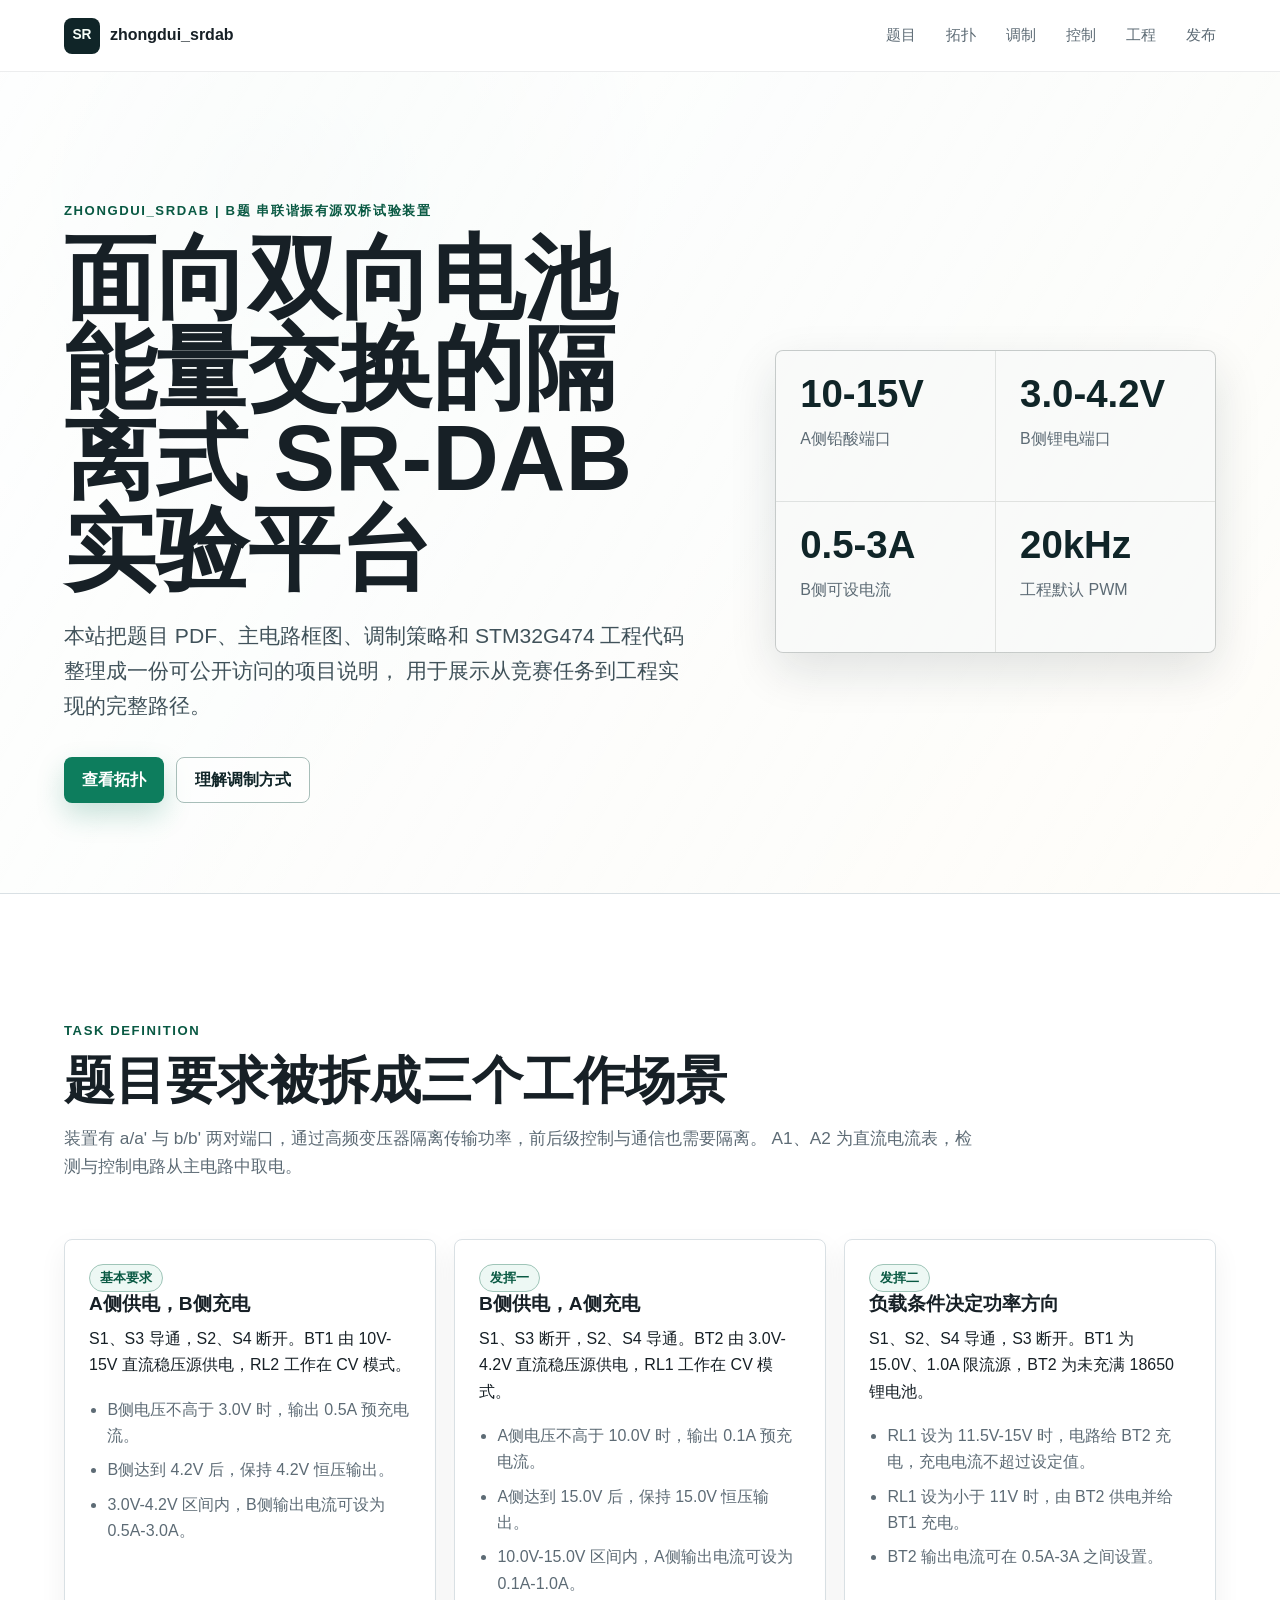
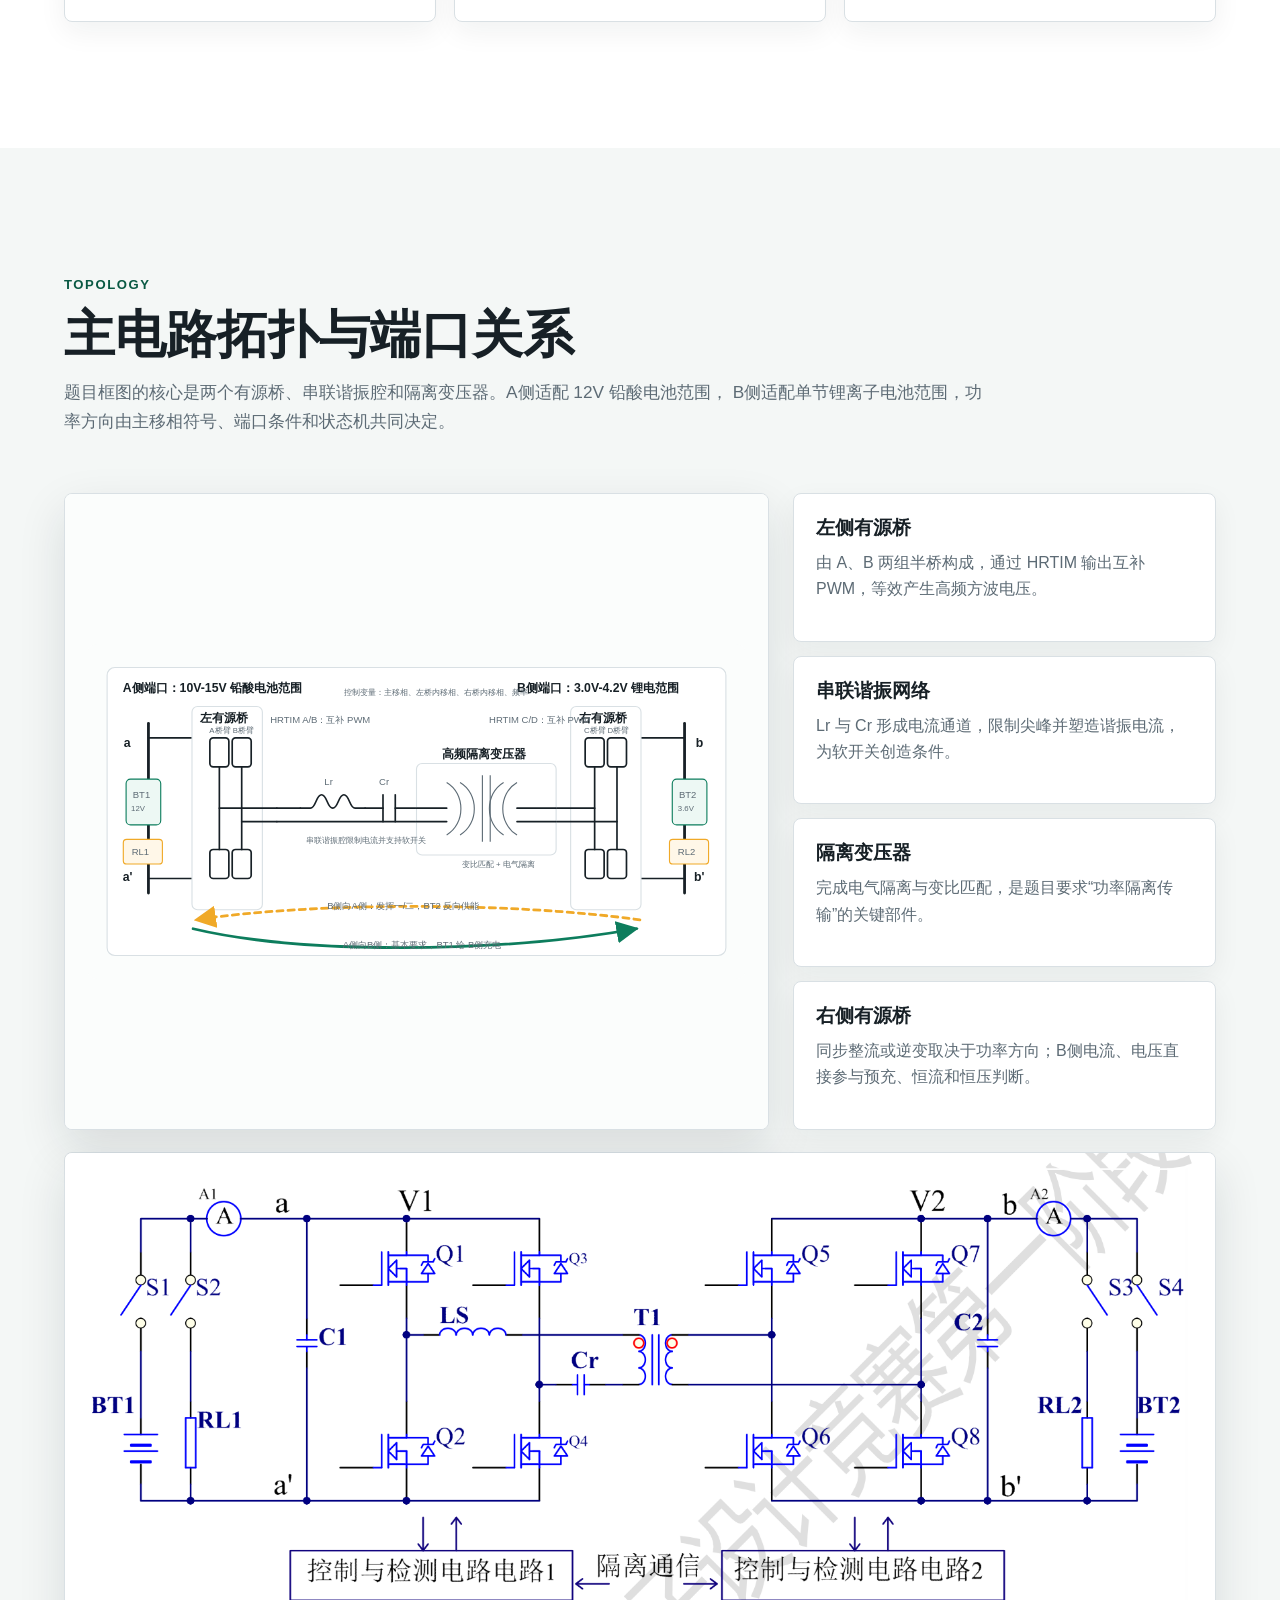
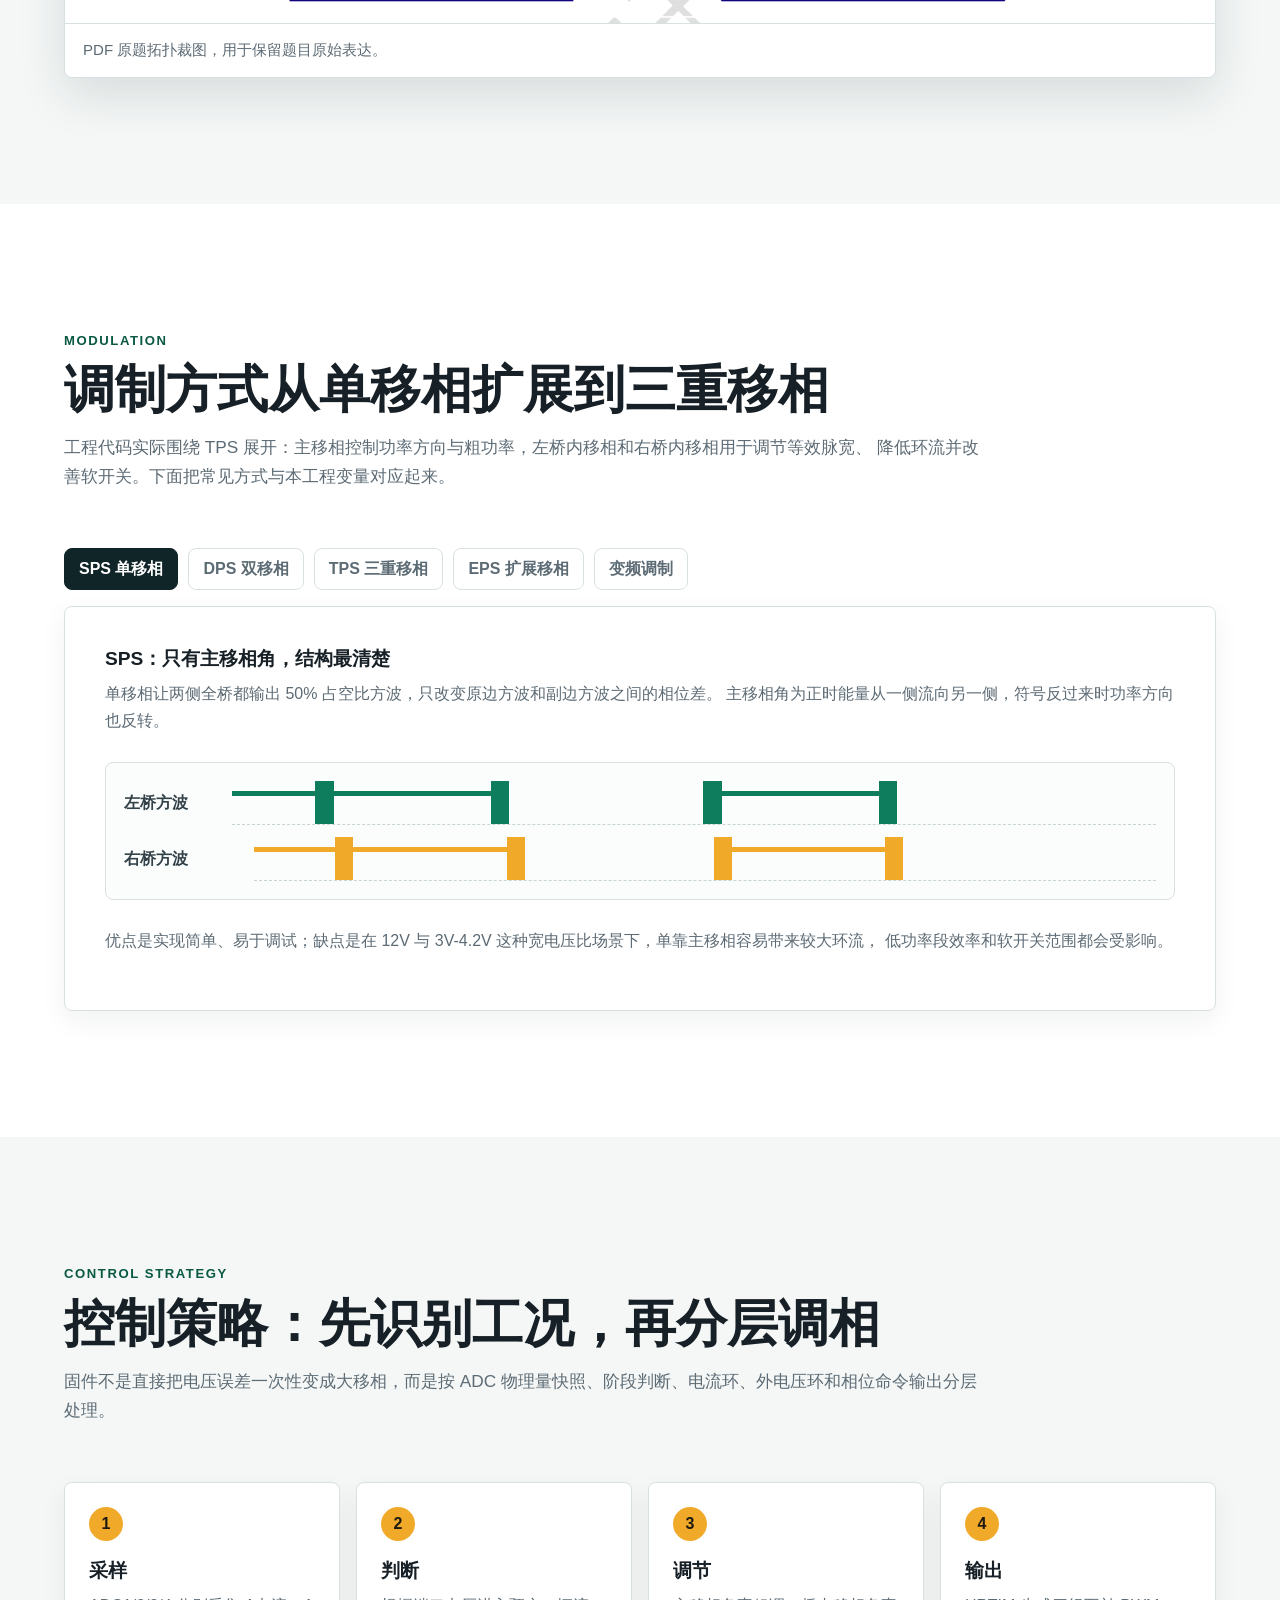
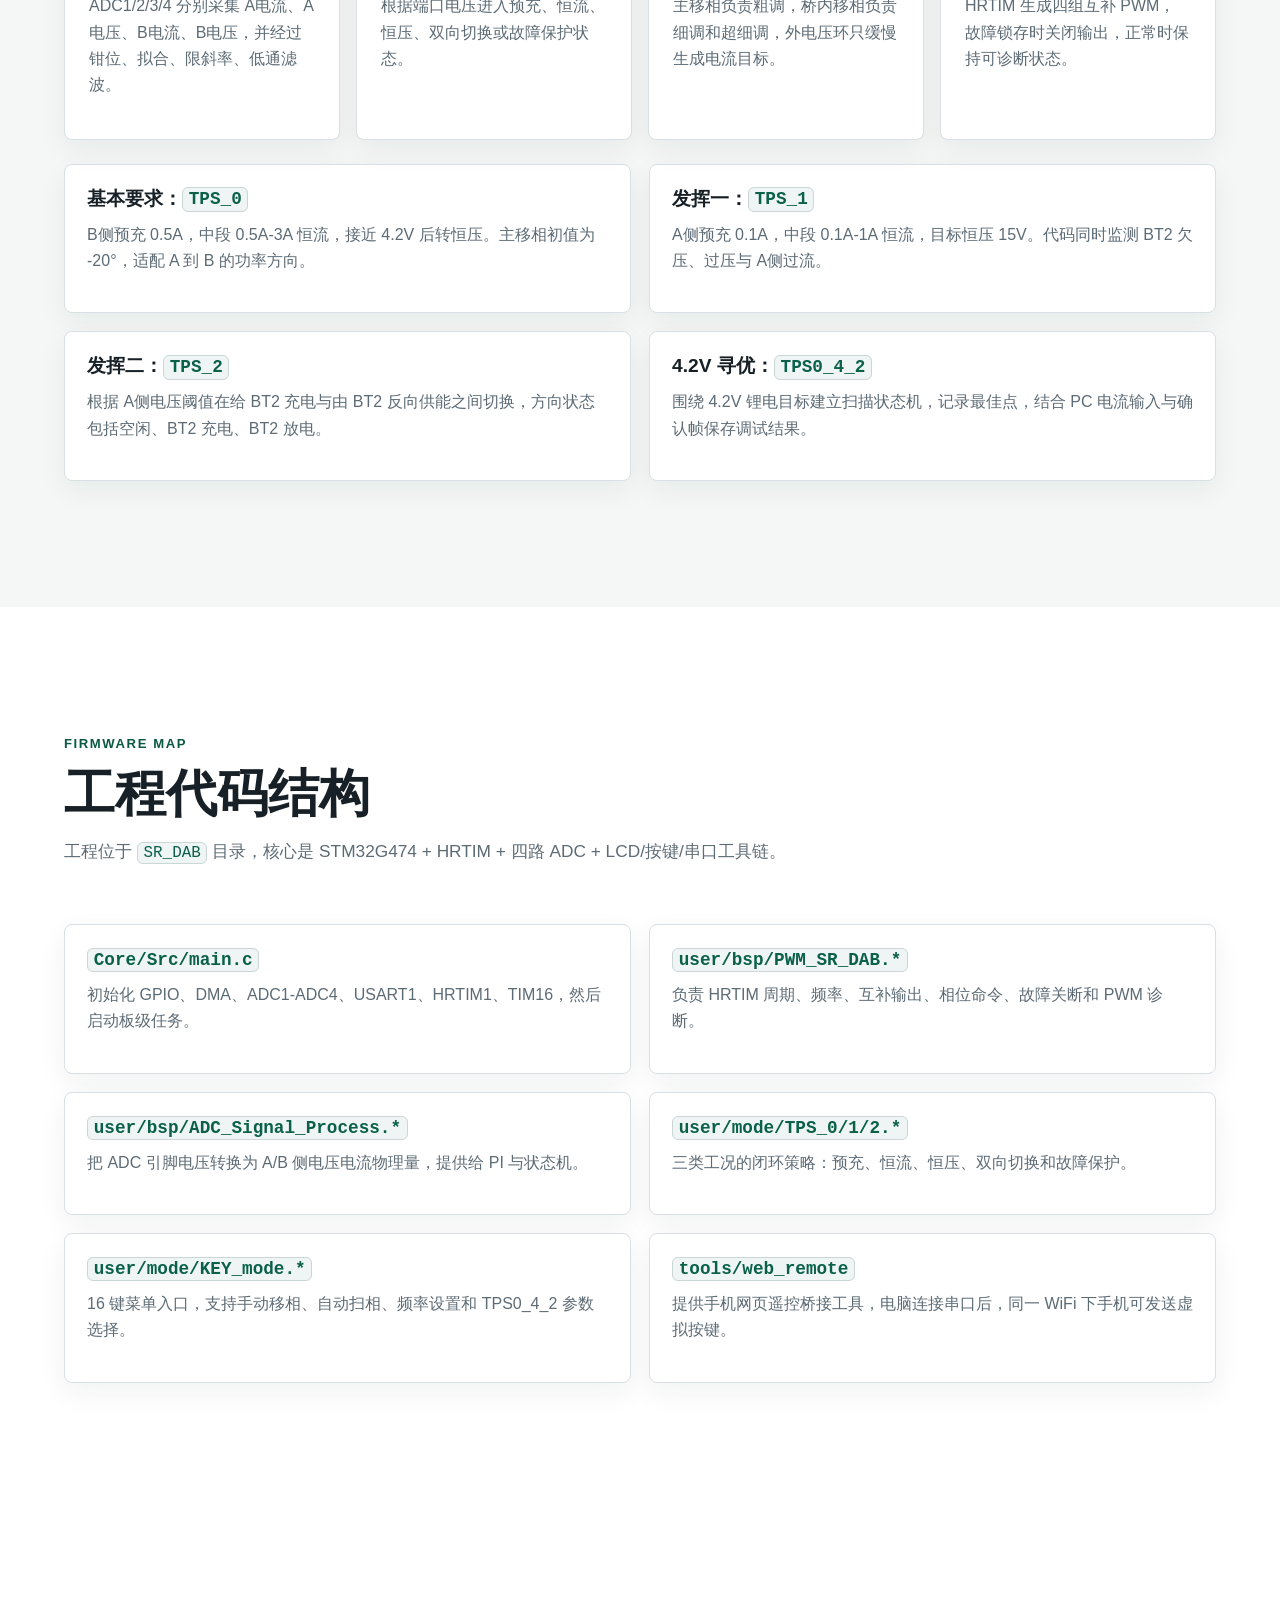
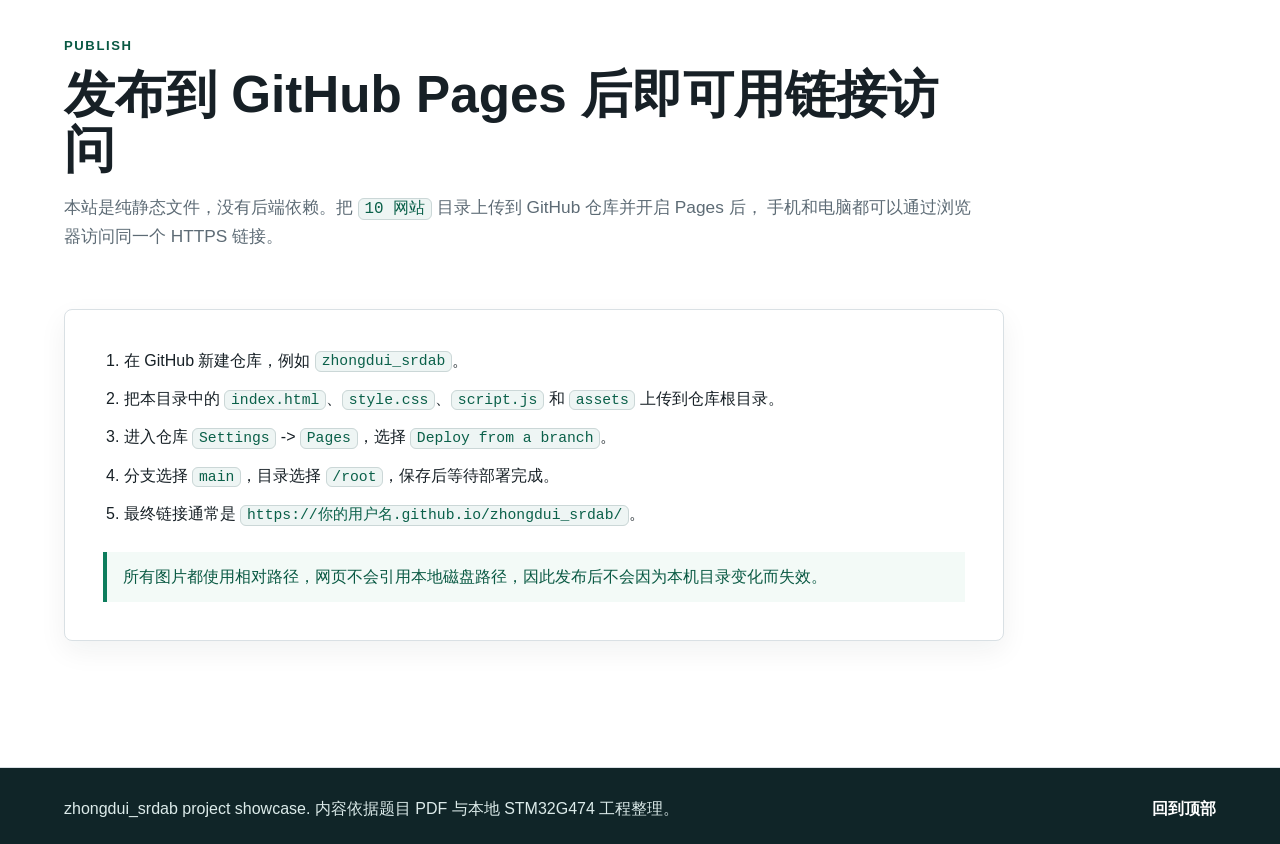
==== index.html @ 93655cd8 "Initial zhongdui_srdab site" ====
<!doctype html>
<html lang="zh-CN">
<head>
  <meta charset="utf-8">
  <meta name="viewport" content="width=device-width, initial-scale=1">
  <title>zhongdui_srdab | 串联谐振有源双桥试验装置</title>
  <meta name="description" content="B题串联谐振有源双桥试验装置项目展示：题目要求、拓扑、调制方式、控制策略、固件工程和部署说明。">
  <link rel="stylesheet" href="style.css">
</head>
<body>
  <header class="site-header" id="top">
    <nav class="nav" aria-label="页面导航">
      <a class="brand" href="#top" aria-label="回到顶部">
        <span class="brand-mark">SR</span>
        <span>zhongdui_srdab</span>
      </a>
      <button class="nav-toggle" type="button" aria-expanded="false" aria-controls="navLinks">
        <span></span>
        <span></span>
        <span></span>
      </button>
      <div class="nav-links" id="navLinks">
        <a href="#task">题目</a>
        <a href="#topology">拓扑</a>
        <a href="#modulation">调制</a>
        <a href="#control">控制</a>
        <a href="#firmware">工程</a>
        <a href="#deploy">发布</a>
      </div>
    </nav>

    <section class="hero section-pad">
      <div class="hero-copy">
        <p class="eyebrow">zhongdui_srdab | B题 串联谐振有源双桥试验装置</p>
        <h1>面向双向电池能量交换的隔离式 SR-DAB 实验平台</h1>
        <p class="lead">
          本站把题目 PDF、主电路框图、调制策略和 STM32G474 工程代码整理成一份可公开访问的项目说明，
          用于展示从竞赛任务到工程实现的完整路径。
        </p>
        <div class="hero-actions">
          <a class="button primary" href="#topology">查看拓扑</a>
          <a class="button secondary" href="#modulation">理解调制方式</a>
        </div>
      </div>
      <div class="hero-panel" aria-label="项目关键指标">
        <div>
          <span class="metric-value">10-15V</span>
          <span class="metric-label">A侧铅酸端口</span>
        </div>
        <div>
          <span class="metric-value">3.0-4.2V</span>
          <span class="metric-label">B侧锂电端口</span>
        </div>
        <div>
          <span class="metric-value">0.5-3A</span>
          <span class="metric-label">B侧可设电流</span>
        </div>
        <div>
          <span class="metric-value">20kHz</span>
          <span class="metric-label">工程默认 PWM</span>
        </div>
      </div>
    </section>
  </header>

  <main>
    <section class="section section-pad" id="task">
      <div class="section-head">
        <p class="eyebrow">Task Definition</p>
        <h2>题目要求被拆成三个工作场景</h2>
        <p>
          装置有 a/a' 与 b/b' 两对端口，通过高频变压器隔离传输功率，前后级控制与通信也需要隔离。
          A1、A2 为直流电流表，检测与控制电路从主电路中取电。
        </p>
      </div>

      <div class="mode-grid">
        <article class="mode-card">
          <span class="tag">基本要求</span>
          <h3>A侧供电，B侧充电</h3>
          <p>S1、S3 导通，S2、S4 断开。BT1 由 10V-15V 直流稳压源供电，RL2 工作在 CV 模式。</p>
          <ul>
            <li>B侧电压不高于 3.0V 时，输出 0.5A 预充电流。</li>
            <li>B侧达到 4.2V 后，保持 4.2V 恒压输出。</li>
            <li>3.0V-4.2V 区间内，B侧输出电流可设为 0.5A-3.0A。</li>
          </ul>
        </article>

        <article class="mode-card">
          <span class="tag">发挥一</span>
          <h3>B侧供电，A侧充电</h3>
          <p>S1、S3 断开，S2、S4 导通。BT2 由 3.0V-4.2V 直流稳压源供电，RL1 工作在 CV 模式。</p>
          <ul>
            <li>A侧电压不高于 10.0V 时，输出 0.1A 预充电流。</li>
            <li>A侧达到 15.0V 后，保持 15.0V 恒压输出。</li>
            <li>10.0V-15.0V 区间内，A侧输出电流可设为 0.1A-1.0A。</li>
          </ul>
        </article>

        <article class="mode-card">
          <span class="tag">发挥二</span>
          <h3>负载条件决定功率方向</h3>
          <p>S1、S2、S4 导通，S3 断开。BT1 为 15.0V、1.0A 限流源，BT2 为未充满 18650 锂电池。</p>
          <ul>
            <li>RL1 设为 11.5V-15V 时，电路给 BT2 充电，充电电流不超过设定值。</li>
            <li>RL1 设为小于 11V 时，由 BT2 供电并给 BT1 充电。</li>
            <li>BT2 输出电流可在 0.5A-3A 之间设置。</li>
          </ul>
        </article>
      </div>
    </section>

    <section class="section section-pad accent-band" id="topology">
      <div class="section-head">
        <p class="eyebrow">Topology</p>
        <h2>主电路拓扑与端口关系</h2>
        <p>
          题目框图的核心是两个有源桥、串联谐振腔和隔离变压器。A侧适配 12V 铅酸电池范围，
          B侧适配单节锂离子电池范围，功率方向由主移相符号、端口条件和状态机共同决定。
        </p>
      </div>

      <div class="topology-layout">
        <figure class="figure-card">
          <img src="assets/topology-srdab.svg" alt="串联谐振有源双桥拓扑重绘图">
          <figcaption>网页重绘版：突出 A/B 端口、两侧有源桥、串联 Lr-Cr 谐振腔、隔离变压器和能量流。</figcaption>
        </figure>

        <div class="topology-notes">
          <article>
            <h3>左侧有源桥</h3>
            <p>由 A、B 两组半桥构成，通过 HRTIM 输出互补 PWM，等效产生高频方波电压。</p>
          </article>
          <article>
            <h3>串联谐振网络</h3>
            <p>Lr 与 Cr 形成电流通道，限制尖峰并塑造谐振电流，为软开关创造条件。</p>
          </article>
          <article>
            <h3>隔离变压器</h3>
            <p>完成电气隔离与变比匹配，是题目要求“功率隔离传输”的关键部件。</p>
          </article>
          <article>
            <h3>右侧有源桥</h3>
            <p>同步整流或逆变取决于功率方向；B侧电流、电压直接参与预充、恒流和恒压判断。</p>
          </article>
        </div>
      </div>

      <figure class="wide-figure">
        <img src="assets/pdf-topology-original.png" alt="题目 PDF 中的串联谐振有源双桥实验装置框图">
        <figcaption>PDF 原题拓扑裁图，用于保留题目原始表达。</figcaption>
      </figure>
    </section>

    <section class="section section-pad" id="modulation">
      <div class="section-head">
        <p class="eyebrow">Modulation</p>
        <h2>调制方式从单移相扩展到三重移相</h2>
        <p>
          工程代码实际围绕 TPS 展开：主移相控制功率方向与粗功率，左桥内移相和右桥内移相用于调节等效脉宽、
          降低环流并改善软开关。下面把常见方式与本工程变量对应起来。
        </p>
      </div>

      <div class="tabbar" role="tablist" aria-label="调制方式">
        <button class="tab active" type="button" data-tab="sps" role="tab" aria-selected="true">SPS 单移相</button>
        <button class="tab" type="button" data-tab="dps" role="tab" aria-selected="false">DPS 双移相</button>
        <button class="tab" type="button" data-tab="tps" role="tab" aria-selected="false">TPS 三重移相</button>
        <button class="tab" type="button" data-tab="eps" role="tab" aria-selected="false">EPS 扩展移相</button>
        <button class="tab" type="button" data-tab="vfm" role="tab" aria-selected="false">变频调制</button>
      </div>

      <div class="tab-panels">
        <article class="tab-panel active" id="panel-sps" data-panel="sps">
          <h3>SPS：只有主移相角，结构最清楚</h3>
          <p>
            单移相让两侧全桥都输出 50% 占空比方波，只改变原边方波和副边方波之间的相位差。
            主移相角为正时能量从一侧流向另一侧，符号反过来时功率方向也反转。
          </p>
          <div class="wave-card">
            <span>左桥方波</span>
            <div class="wave wave-a"></div>
            <span>右桥方波</span>
            <div class="wave wave-b"></div>
          </div>
          <p>
            优点是实现简单、易于调试；缺点是在 12V 与 3V-4.2V 这种宽电压比场景下，单靠主移相容易带来较大环流，
            低功率段效率和软开关范围都会受影响。
          </p>
        </article>

        <article class="tab-panel" id="panel-dps" data-panel="dps">
          <h3>DPS：主移相加一个桥内移相</h3>
          <p>
            双移相在 SPS 的基础上增加桥内移相，使其中一侧或两侧的等效输出脉宽不再固定。
            这样可以把“传多少功率”和“桥臂电流形状”分开一点，降低 RMS 电流。
          </p>
          <p>
            对 SR-DAB 来说，DPS 能让谐振腔电流更接近需要的形状，尤其在预充和小电流控制时，
            比单移相更容易避免主移相过小导致的调节分辨率不足。
          </p>
        </article>

        <article class="tab-panel" id="panel-tps" data-panel="tps">
          <h3>TPS：本工程采用的核心调制框架</h3>
          <p>
            三重移相有三个控制变量：主移相 <code>main_phase_deg</code>、左桥内移相 <code>left_inner_deg</code>、
            右桥内移相 <code>right_inner_deg</code>。工程把主移相限制在 -90° 到 90°，
            内移相限制在 0° 到 120°，默认 PWM 频率为 20kHz。
          </p>
          <div class="logic-grid">
            <div>
              <b>主移相</b>
              <p>决定主要功率方向和粗调电流，正负号对应双向传输。</p>
            </div>
            <div>
              <b>左桥内移相</b>
              <p>改变左桥等效脉宽，参与细调、超细调和软开关窗口修正。</p>
            </div>
            <div>
              <b>右桥内移相</b>
              <p>改变右桥等效脉宽，在 B侧充电和反向工况中承担精细电流校正。</p>
            </div>
          </div>
          <p>
            代码中的 <code>TPS_0</code>、<code>TPS_1</code>、<code>TPS_2</code> 分别覆盖基本要求、反向充电和发挥二工况；
            <code>TPS0_4_2</code> 还提供针对 4.2V 锂电目标的扫描、寻优和种子点机制。
          </p>
        </article>

        <article class="tab-panel" id="panel-eps" data-panel="eps">
          <h3>EPS：把桥内脉宽作为辅助自由度</h3>
          <p>
            扩展移相通常把一个桥的桥内移相与主移相联动，或者固定一个内移相后调另一个内移相。
            它比 TPS 自由度少，但比 SPS 更适合宽电压范围。
          </p>
          <p>
            在本项目中，EPS 可以作为 TPS 的简化调参入口：先用主移相建立功率方向，再只开放一侧内移相做效率和波形优化。
            这样现场调试更稳，参数也更少。
          </p>
        </article>

        <article class="tab-panel" id="panel-vfm" data-panel="vfm">
          <h3>变频调制：利用谐振点附近的阻抗变化</h3>
          <p>
            串联谐振腔的谐振频率由 Lr 和 Cr 决定。靠近谐振点时传输能力增强，远离谐振点时等效阻抗上升。
            变频调制可以作为移相控制的辅助量，用于改善轻载、预充或保护边界。
          </p>
          <p>
            工程提供 <code>PWM_SR_DAB_SetFrequencyHz()</code> 接口，频率范围为 10kHz-100kHz，默认 20kHz。
            因为题目更强调端口电流和截止电压，本项目把 TPS 电流闭环放在主位置，变频作为可扩展控制量。
          </p>
        </article>
      </div>
    </section>

    <section class="section section-pad accent-band" id="control">
      <div class="section-head">
        <p class="eyebrow">Control Strategy</p>
        <h2>控制策略：先识别工况，再分层调相</h2>
        <p>
          固件不是直接把电压误差一次性变成大移相，而是按 ADC 物理量快照、阶段判断、电流环、外电压环和相位命令输出分层处理。
        </p>
      </div>

      <div class="pipeline">
        <div class="pipe-step">
          <span>1</span>
          <h3>采样</h3>
          <p>ADC1/2/3/4 分别采集 A电流、A电压、B电流、B电压，并经过钳位、拟合、限斜率、低通滤波。</p>
        </div>
        <div class="pipe-step">
          <span>2</span>
          <h3>判断</h3>
          <p>根据端口电压进入预充、恒流、恒压、双向切换或故障保护状态。</p>
        </div>
        <div class="pipe-step">
          <span>3</span>
          <h3>调节</h3>
          <p>主移相负责粗调，桥内移相负责细调和超细调，外电压环只缓慢生成电流目标。</p>
        </div>
        <div class="pipe-step">
          <span>4</span>
          <h3>输出</h3>
          <p>HRTIM 生成四组互补 PWM，故障锁存时关闭输出，正常时保持可诊断状态。</p>
        </div>
      </div>

      <div class="control-grid">
        <article>
          <h3>基本要求：<code>TPS_0</code></h3>
          <p>B侧预充 0.5A，中段 0.5A-3A 恒流，接近 4.2V 后转恒压。主移相初值为 -20°，适配 A 到 B 的功率方向。</p>
        </article>
        <article>
          <h3>发挥一：<code>TPS_1</code></h3>
          <p>A侧预充 0.1A，中段 0.1A-1A 恒流，目标恒压 15V。代码同时监测 BT2 欠压、过压与 A侧过流。</p>
        </article>
        <article>
          <h3>发挥二：<code>TPS_2</code></h3>
          <p>根据 A侧电压阈值在给 BT2 充电与由 BT2 反向供能之间切换，方向状态包括空闲、BT2 充电、BT2 放电。</p>
        </article>
        <article>
          <h3>4.2V 寻优：<code>TPS0_4_2</code></h3>
          <p>围绕 4.2V 锂电目标建立扫描状态机，记录最佳点，结合 PC 电流输入与确认帧保存调试结果。</p>
        </article>
      </div>
    </section>

    <section class="section section-pad" id="firmware">
      <div class="section-head">
        <p class="eyebrow">Firmware Map</p>
        <h2>工程代码结构</h2>
        <p>
          工程位于 <code>SR_DAB</code> 目录，核心是 STM32G474 + HRTIM + 四路 ADC + LCD/按键/串口工具链。
        </p>
      </div>

      <div class="code-map">
        <article>
          <h3><code>Core/Src/main.c</code></h3>
          <p>初始化 GPIO、DMA、ADC1-ADC4、USART1、HRTIM1、TIM16，然后启动板级任务。</p>
        </article>
        <article>
          <h3><code>user/bsp/PWM_SR_DAB.*</code></h3>
          <p>负责 HRTIM 周期、频率、互补输出、相位命令、故障关断和 PWM 诊断。</p>
        </article>
        <article>
          <h3><code>user/bsp/ADC_Signal_Process.*</code></h3>
          <p>把 ADC 引脚电压转换为 A/B 侧电压电流物理量，提供给 PI 与状态机。</p>
        </article>
        <article>
          <h3><code>user/mode/TPS_0/1/2.*</code></h3>
          <p>三类工况的闭环策略：预充、恒流、恒压、双向切换和故障保护。</p>
        </article>
        <article>
          <h3><code>user/mode/KEY_mode.*</code></h3>
          <p>16 键菜单入口，支持手动移相、自动扫相、频率设置和 TPS0_4_2 参数选择。</p>
        </article>
        <article>
          <h3><code>tools/web_remote</code></h3>
          <p>提供手机网页遥控桥接工具，电脑连接串口后，同一 WiFi 下手机可发送虚拟按键。</p>
        </article>
      </div>
    </section>

    <section class="section section-pad" id="deploy">
      <div class="section-head">
        <p class="eyebrow">Publish</p>
        <h2>发布到 GitHub Pages 后即可用链接访问</h2>
        <p>
          本站是纯静态文件，没有后端依赖。把 <code>10 网站</code> 目录上传到 GitHub 仓库并开启 Pages 后，
          手机和电脑都可以通过浏览器访问同一个 HTTPS 链接。
        </p>
      </div>

      <div class="deploy-card">
        <ol>
          <li>在 GitHub 新建仓库，例如 <code>zhongdui_srdab</code>。</li>
          <li>把本目录中的 <code>index.html</code>、<code>style.css</code>、<code>script.js</code> 和 <code>assets</code> 上传到仓库根目录。</li>
          <li>进入仓库 <code>Settings</code> -> <code>Pages</code>，选择 <code>Deploy from a branch</code>。</li>
          <li>分支选择 <code>main</code>，目录选择 <code>/root</code>，保存后等待部署完成。</li>
          <li>最终链接通常是 <code>https://你的用户名.github.io/zhongdui_srdab/</code>。</li>
        </ol>
        <p class="deploy-note">
          所有图片都使用相对路径，网页不会引用本地磁盘路径，因此发布后不会因为本机目录变化而失效。
        </p>
      </div>
    </section>
  </main>

  <footer class="footer section-pad">
    <p>zhongdui_srdab project showcase. 内容依据题目 PDF 与本地 STM32G474 工程整理。</p>
    <a href="#top">回到顶部</a>
  </footer>

  <script src="script.js"></script>
</body>
</html>
---- style.css ----
:root {
  color-scheme: light;
  --ink: #172026;
  --muted: #5d6b75;
  --line: #d9e0e4;
  --paper: #ffffff;
  --soft: #f4f7f6;
  --deep: #102528;
  --green: #0d7d5d;
  --green-dark: #095943;
  --amber: #f0a928;
  --red: #d94c42;
  --cyan: #1b8fa5;
  --shadow: 0 18px 48px rgba(20, 36, 42, 0.12);
  font-family: "Inter", "Segoe UI", "PingFang SC", "Microsoft YaHei", Arial, sans-serif;
}

* {
  box-sizing: border-box;
}

html {
  scroll-behavior: smooth;
}

body {
  margin: 0;
  background: var(--paper);
  color: var(--ink);
  line-height: 1.65;
}

img,
svg {
  display: block;
  max-width: 100%;
}

a {
  color: inherit;
  text-decoration: none;
}

code {
  border: 1px solid #cbd7d7;
  border-radius: 6px;
  background: #eef5f4;
  color: #0a6049;
  padding: 0.08rem 0.36rem;
  font-family: "Cascadia Code", "Consolas", monospace;
  font-size: 0.92em;
}

.section-pad {
  padding-left: clamp(18px, 5vw, 72px);
  padding-right: clamp(18px, 5vw, 72px);
}

.site-header {
  min-height: 92vh;
  background:
    linear-gradient(120deg, rgba(255,255,255,0.92), rgba(255,255,255,0.72)),
    radial-gradient(circle at 20% 20%, rgba(13,125,93,0.14), transparent 32%),
    linear-gradient(140deg, #f8fbfa 0%, #edf5f0 44%, #fff7e8 100%);
  border-bottom: 1px solid var(--line);
}

.nav {
  position: sticky;
  top: 0;
  z-index: 20;
  display: flex;
  align-items: center;
  justify-content: space-between;
  min-height: 72px;
  padding: 0 clamp(18px, 5vw, 72px);
  border-bottom: 1px solid rgba(23, 32, 38, 0.08);
  background: rgba(255, 255, 255, 0.84);
  backdrop-filter: blur(18px);
}

.brand {
  display: inline-flex;
  align-items: center;
  gap: 10px;
  font-weight: 800;
  letter-spacing: 0;
}

.brand-mark {
  display: grid;
  place-items: center;
  width: 36px;
  height: 36px;
  border-radius: 8px;
  background: var(--deep);
  color: #f7fff9;
  font-size: 0.86rem;
}

.nav-links {
  display: flex;
  align-items: center;
  gap: clamp(12px, 2.6vw, 30px);
  color: var(--muted);
  font-size: 0.96rem;
}

.nav-links a {
  padding: 8px 0;
  border-bottom: 2px solid transparent;
}

.nav-links a:hover,
.nav-links a:focus-visible {
  color: var(--ink);
  border-bottom-color: var(--green);
}

.nav-toggle {
  display: none;
  width: 42px;
  height: 42px;
  border: 1px solid var(--line);
  border-radius: 8px;
  background: var(--paper);
  padding: 9px;
}

.nav-toggle span {
  display: block;
  width: 100%;
  height: 2px;
  margin: 5px 0;
  background: var(--ink);
}

.hero {
  display: grid;
  grid-template-columns: minmax(0, 1.18fr) minmax(320px, 0.82fr);
  gap: clamp(28px, 6vw, 80px);
  align-items: center;
  padding-top: clamp(58px, 10vw, 132px);
  padding-bottom: clamp(48px, 7vw, 92px);
}

.hero-copy {
  max-width: 880px;
}

.eyebrow {
  margin: 0 0 12px;
  color: var(--green-dark);
  font-size: 0.82rem;
  font-weight: 800;
  letter-spacing: 0.12em;
  text-transform: uppercase;
}

h1,
h2,
h3,
p {
  margin-top: 0;
}

h1 {
  max-width: 12ch;
  margin-bottom: 24px;
  font-size: clamp(2.7rem, 7.2vw, 6.8rem);
  line-height: 0.98;
  letter-spacing: 0;
}

h2 {
  margin-bottom: 16px;
  font-size: clamp(2rem, 4vw, 4.1rem);
  line-height: 1.06;
  letter-spacing: 0;
}

h3 {
  margin-bottom: 10px;
  font-size: clamp(1.14rem, 1.5vw, 1.38rem);
  line-height: 1.24;
}

.lead {
  max-width: 760px;
  color: #40525a;
  font-size: clamp(1.05rem, 1.8vw, 1.32rem);
}

.hero-actions {
  display: flex;
  flex-wrap: wrap;
  gap: 12px;
  margin-top: 34px;
}

.button {
  display: inline-flex;
  align-items: center;
  justify-content: center;
  min-height: 46px;
  border-radius: 8px;
  padding: 0 18px;
  font-weight: 760;
}

.button.primary {
  background: var(--green);
  color: white;
  box-shadow: 0 12px 28px rgba(13, 125, 93, 0.22);
}

.button.secondary {
  border: 1px solid #a8beb9;
  color: var(--deep);
  background: rgba(255, 255, 255, 0.58);
}

.hero-panel {
  display: grid;
  grid-template-columns: 1fr 1fr;
  gap: 1px;
  overflow: hidden;
  border: 1px solid rgba(23, 32, 38, 0.12);
  border-radius: 8px;
  background: rgba(23, 32, 38, 0.12);
  box-shadow: var(--shadow);
}

.hero-panel div {
  min-height: 150px;
  padding: 24px;
  background: rgba(255, 255, 255, 0.82);
}

.metric-value {
  display: block;
  color: var(--deep);
  font-size: clamp(1.75rem, 3vw, 2.7rem);
  font-weight: 850;
  line-height: 1;
}

.metric-label {
  display: block;
  margin-top: 12px;
  color: var(--muted);
}

.section {
  padding-top: clamp(72px, 10vw, 126px);
  padding-bottom: clamp(72px, 10vw, 126px);
}

.accent-band {
  background: var(--soft);
}

.section-head {
  max-width: 920px;
  margin-bottom: clamp(28px, 5vw, 58px);
}

.section-head p:not(.eyebrow) {
  color: var(--muted);
  font-size: 1.08rem;
}

.mode-grid,
.control-grid,
.code-map {
  display: grid;
  grid-template-columns: repeat(3, minmax(0, 1fr));
  gap: 18px;
}

.mode-card,
.control-grid article,
.code-map article,
.topology-notes article,
.deploy-card,
.tab-panel,
.pipe-step {
  border: 1px solid var(--line);
  border-radius: 8px;
  background: var(--paper);
  box-shadow: 0 10px 28px rgba(19, 33, 38, 0.06);
}

.mode-card {
  padding: 24px;
}

.mode-card ul {
  margin: 18px 0 0;
  padding-left: 1.15rem;
  color: var(--muted);
}

.mode-card li + li {
  margin-top: 8px;
}

.tag {
  display: inline-flex;
  align-items: center;
  min-height: 28px;
  border: 1px solid #9fc5b8;
  border-radius: 999px;
  padding: 0 10px;
  color: var(--green-dark);
  background: #edf8f4;
  font-size: 0.82rem;
  font-weight: 760;
}

.topology-layout {
  display: grid;
  grid-template-columns: minmax(0, 1.25fr) minmax(280px, 0.75fr);
  gap: 24px;
  align-items: stretch;
}

.figure-card,
.wide-figure {
  margin: 0;
  border: 1px solid var(--line);
  border-radius: 8px;
  background: #fff;
  box-shadow: var(--shadow);
  overflow: hidden;
}

.figure-card img {
  width: 100%;
  height: 100%;
  min-height: 420px;
  object-fit: contain;
  padding: clamp(12px, 2vw, 22px);
  background: #fbfdfc;
}

figcaption {
  border-top: 1px solid var(--line);
  padding: 14px 18px;
  color: var(--muted);
  font-size: 0.94rem;
}

.topology-notes {
  display: grid;
  gap: 14px;
}

.topology-notes article,
.control-grid article,
.code-map article {
  padding: 22px;
}

.topology-notes p,
.control-grid p,
.code-map p,
.tab-panel p {
  color: var(--muted);
}

.wide-figure {
  margin-top: 22px;
}

.wide-figure img {
  width: 100%;
  background: white;
}

.tabbar {
  display: flex;
  flex-wrap: wrap;
  gap: 10px;
  margin-bottom: 16px;
}

.tab {
  min-height: 42px;
  border: 1px solid var(--line);
  border-radius: 8px;
  padding: 0 14px;
  background: #fff;
  color: var(--muted);
  font: inherit;
  font-weight: 730;
  cursor: pointer;
}

.tab.active {
  border-color: var(--deep);
  background: var(--deep);
  color: white;
}

.tab-panel {
  display: none;
  min-height: 340px;
  padding: clamp(22px, 4vw, 40px);
}

.tab-panel.active {
  display: block;
}

.wave-card {
  display: grid;
  grid-template-columns: 96px minmax(0, 1fr);
  gap: 12px;
  align-items: center;
  margin: 28px 0;
  padding: 18px;
  border: 1px solid var(--line);
  border-radius: 8px;
  background: #fbfdfc;
}

.wave-card span {
  color: #334249;
  font-weight: 760;
}

.wave {
  height: 44px;
  background:
    linear-gradient(90deg, transparent 0 9%, currentColor 9% 11%, transparent 11% 28%, currentColor 28% 30%, transparent 30% 51%, currentColor 51% 53%, transparent 53% 70%, currentColor 70% 72%, transparent 72% 100%),
    linear-gradient(90deg, currentColor 0 28%, transparent 28% 51%, currentColor 51% 70%, transparent 70% 100%);
  background-size: 100% 100%, 100% 5px;
  background-position: center, left 10px;
  background-repeat: no-repeat;
  color: var(--green);
  border-bottom: 1px dashed #c7d4d4;
}

.wave-b {
  transform: translateX(22px);
  width: calc(100% - 22px);
  color: var(--amber);
}

.logic-grid {
  display: grid;
  grid-template-columns: repeat(3, minmax(0, 1fr));
  gap: 14px;
  margin: 24px 0;
}

.logic-grid div {
  border-left: 4px solid var(--green);
  padding: 12px 16px;
  background: #f4faf7;
}

.pipeline {
  display: grid;
  grid-template-columns: repeat(4, minmax(0, 1fr));
  gap: 16px;
  margin-bottom: 24px;
}

.pipe-step {
  position: relative;
  padding: 24px;
}

.pipe-step span {
  display: inline-grid;
  place-items: center;
  width: 34px;
  height: 34px;
  margin-bottom: 18px;
  border-radius: 50%;
  background: var(--amber);
  color: #1e1a12;
  font-weight: 850;
}

.pipe-step p {
  color: var(--muted);
}

.control-grid {
  grid-template-columns: repeat(2, minmax(0, 1fr));
}

.code-map {
  grid-template-columns: repeat(2, minmax(0, 1fr));
}

.deploy-card {
  max-width: 940px;
  padding: clamp(22px, 4vw, 38px);
}

.deploy-card ol {
  margin: 0;
  padding-left: 1.3rem;
}

.deploy-card li + li {
  margin-top: 12px;
}

.deploy-note {
  margin: 24px 0 0;
  border-left: 4px solid var(--green);
  padding: 12px 16px;
  background: #f3faf7;
  color: var(--green-dark);
}

.footer {
  display: flex;
  align-items: center;
  justify-content: space-between;
  gap: 18px;
  padding-top: 28px;
  padding-bottom: 28px;
  border-top: 1px solid var(--line);
  background: var(--deep);
  color: #dcebea;
}

.footer p {
  margin: 0;
}

.footer a {
  color: white;
  font-weight: 760;
}

@media (max-width: 1080px) {
  .hero,
  .topology-layout {
    grid-template-columns: 1fr;
  }

  h1 {
    max-width: 13ch;
  }

  .mode-grid,
  .pipeline {
    grid-template-columns: repeat(2, minmax(0, 1fr));
  }
}

@media (max-width: 760px) {
  .site-header {
    min-height: auto;
  }

  .nav {
    min-height: 62px;
  }

  .nav-toggle {
    display: block;
  }

  .nav-links {
    position: absolute;
    left: 18px;
    right: 18px;
    top: 68px;
    display: none;
    flex-direction: column;
    align-items: stretch;
    gap: 0;
    border: 1px solid var(--line);
    border-radius: 8px;
    background: white;
    box-shadow: var(--shadow);
  }

  .nav-links.open {
    display: flex;
  }

  .nav-links a {
    padding: 14px 16px;
    border-bottom: 1px solid var(--line);
  }

  .nav-links a:last-child {
    border-bottom: 0;
  }

  .hero {
    padding-top: 46px;
  }

  h1 {
    max-width: 100%;
    font-size: clamp(2.4rem, 13vw, 4.3rem);
  }

  .hero-panel,
  .mode-grid,
  .pipeline,
  .control-grid,
  .code-map,
  .logic-grid {
    grid-template-columns: 1fr;
  }

  .hero-panel div {
    min-height: 112px;
  }

  .figure-card img {
    min-height: 300px;
  }

  .tabbar {
    display: grid;
    grid-template-columns: 1fr 1fr;
  }

  .tab {
    min-height: 46px;
    padding: 0 8px;
    font-size: 0.92rem;
  }

  .wave-card {
    grid-template-columns: 1fr;
  }

  .wave-b {
    transform: none;
    width: 100%;
  }

  .footer {
    align-items: flex-start;
    flex-direction: column;
  }
}

@media (max-width: 420px) {
  .hero-actions,
  .tabbar {
    grid-template-columns: 1fr;
    flex-direction: column;
  }

  .button {
    width: 100%;
  }

  .metric-value {
    font-size: 1.8rem;
  }
}
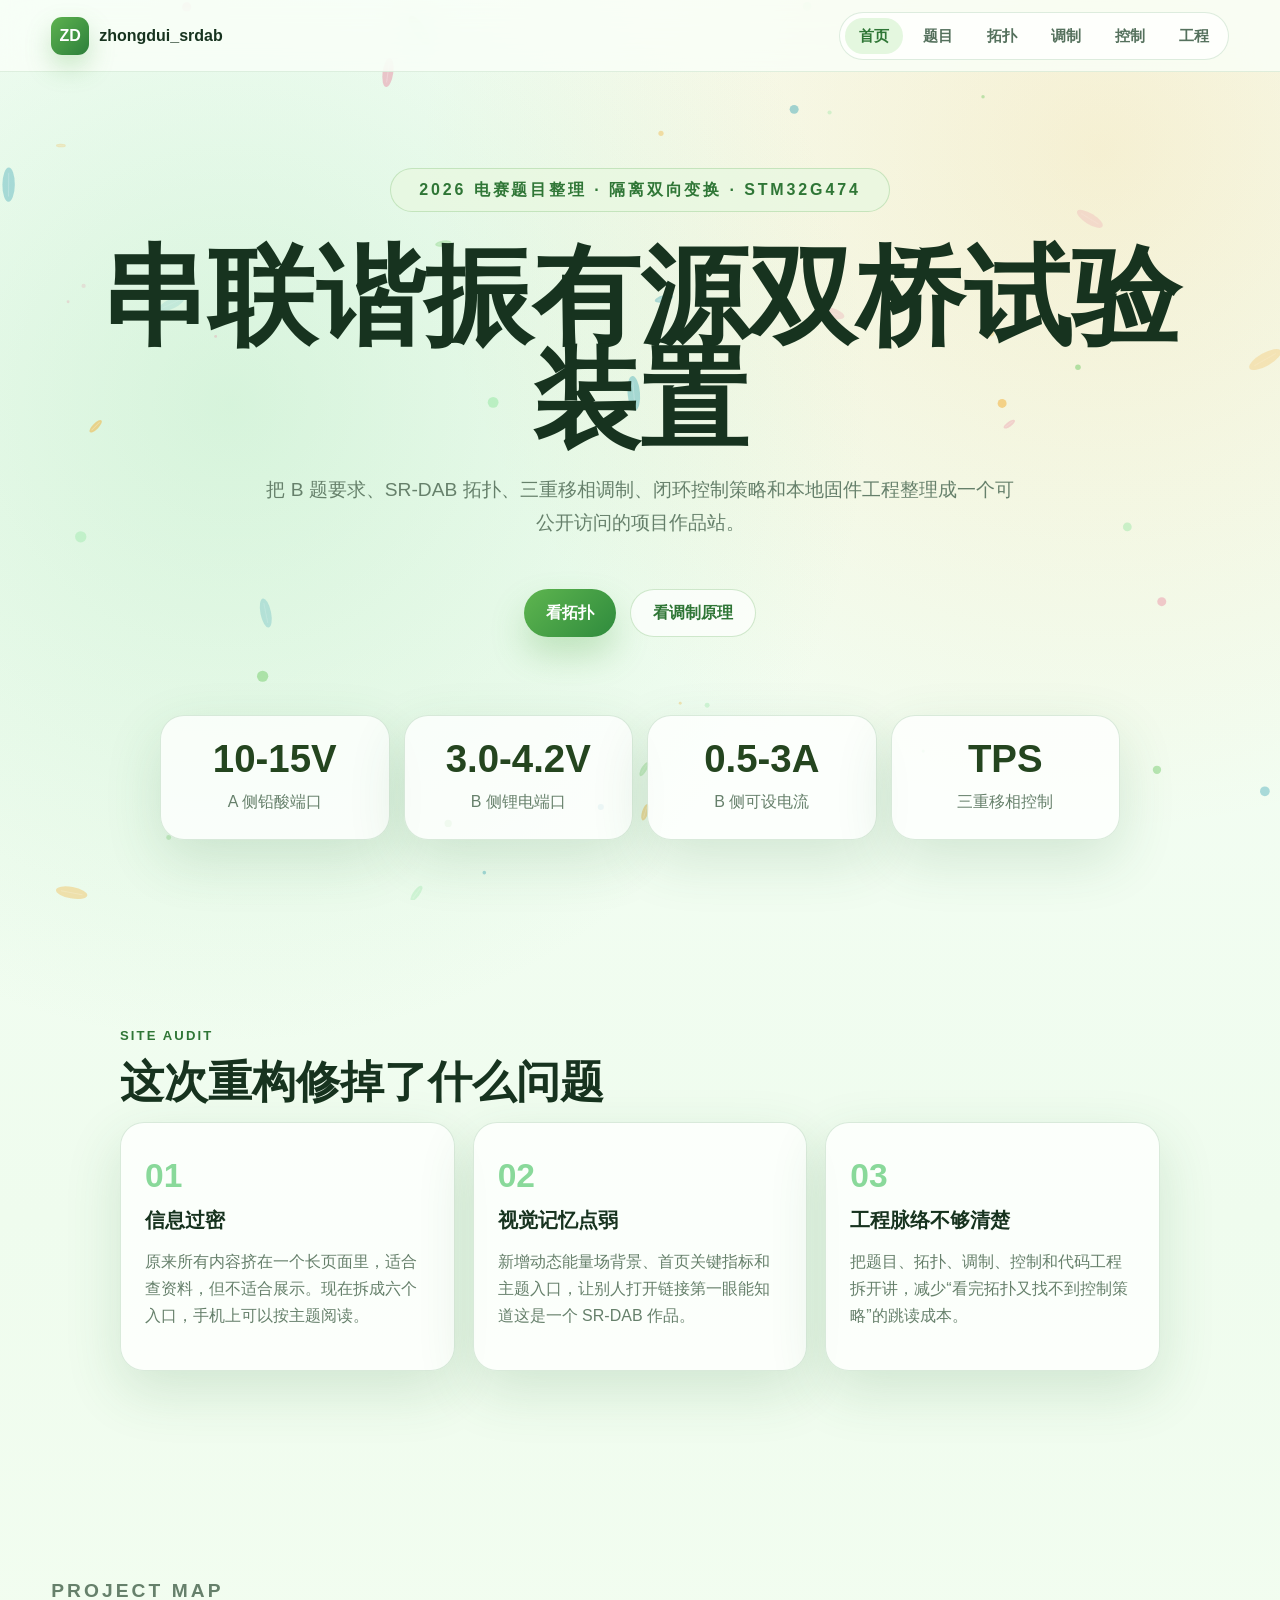
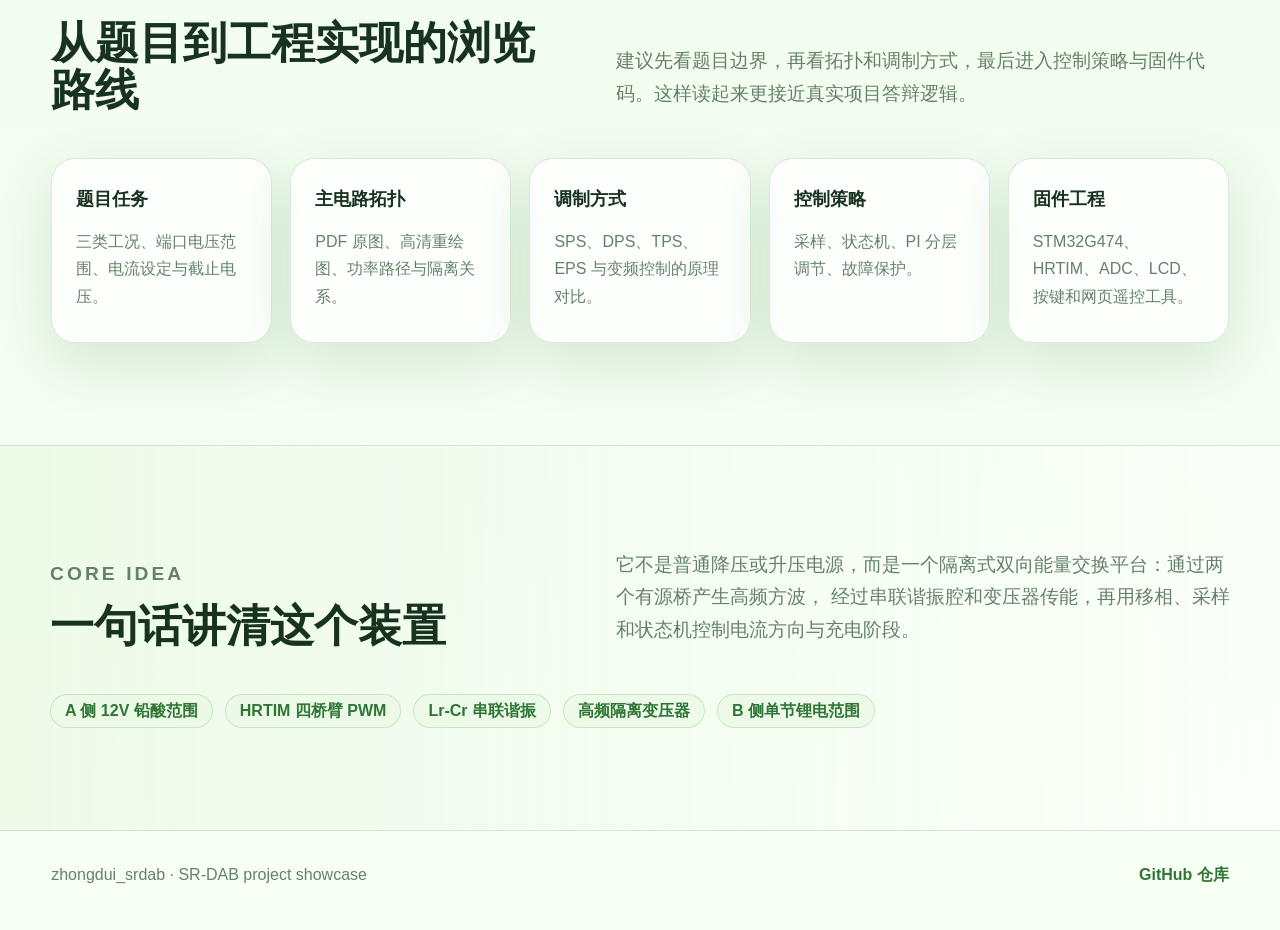
==== commit 874322f2: "Redesign site as multipage showcase" ====
--- a/index.html
+++ b/index.html
@@ -3,374 +3,140 @@
 <head>
   <meta charset="utf-8">
   <meta name="viewport" content="width=device-width, initial-scale=1">
-  <title>zhongdui_srdab | 串联谐振有源双桥试验装置</title>
-  <meta name="description" content="B题串联谐振有源双桥试验装置项目展示：题目要求、拓扑、调制方式、控制策略、固件工程和部署说明。">
+  <title>zhongdui_srdab | SR-DAB 项目展示</title>
+  <meta name="description" content="串联谐振有源双桥试验装置项目展示首页：任务、拓扑、调制、控制与 STM32G474 工程实现。">
   <link rel="stylesheet" href="style.css">
 </head>
-<body>
-  <header class="site-header" id="top">
-    <nav class="nav" aria-label="页面导航">
-      <a class="brand" href="#top" aria-label="回到顶部">
-        <span class="brand-mark">SR</span>
-        <span>zhongdui_srdab</span>
-      </a>
-      <button class="nav-toggle" type="button" aria-expanded="false" aria-controls="navLinks">
-        <span></span>
-        <span></span>
-        <span></span>
-      </button>
-      <div class="nav-links" id="navLinks">
-        <a href="#task">题目</a>
-        <a href="#topology">拓扑</a>
-        <a href="#modulation">调制</a>
-        <a href="#control">控制</a>
-        <a href="#firmware">工程</a>
-        <a href="#deploy">发布</a>
-      </div>
+<body data-page="home">
+  <canvas class="ambient-canvas" id="ambientCanvas" aria-hidden="true"></canvas>
+
+  <header class="topbar">
+    <a class="brand" href="index.html" aria-label="zhongdui_srdab 首页">
+      <span class="brand-mark">ZD</span>
+      <span>zhongdui_srdab</span>
+    </a>
+    <button class="nav-toggle" type="button" aria-controls="siteNav" aria-expanded="false">
+      <span></span><span></span><span></span>
+    </button>
+    <nav class="site-nav" id="siteNav" aria-label="主导航">
+      <a href="index.html" data-nav="home">首页</a>
+      <a href="task.html" data-nav="task">题目</a>
+      <a href="topology.html" data-nav="topology">拓扑</a>
+      <a href="modulation.html" data-nav="modulation">调制</a>
+      <a href="control.html" data-nav="control">控制</a>
+      <a href="firmware.html" data-nav="firmware">工程</a>
     </nav>
-
-    <section class="hero section-pad">
-      <div class="hero-copy">
-        <p class="eyebrow">zhongdui_srdab | B题 串联谐振有源双桥试验装置</p>
-        <h1>面向双向电池能量交换的隔离式 SR-DAB 实验平台</h1>
-        <p class="lead">
-          本站把题目 PDF、主电路框图、调制策略和 STM32G474 工程代码整理成一份可公开访问的项目说明，
-          用于展示从竞赛任务到工程实现的完整路径。
-        </p>
-        <div class="hero-actions">
-          <a class="button primary" href="#topology">查看拓扑</a>
-          <a class="button secondary" href="#modulation">理解调制方式</a>
-        </div>
-      </div>
-      <div class="hero-panel" aria-label="项目关键指标">
-        <div>
-          <span class="metric-value">10-15V</span>
-          <span class="metric-label">A侧铅酸端口</span>
-        </div>
-        <div>
-          <span class="metric-value">3.0-4.2V</span>
-          <span class="metric-label">B侧锂电端口</span>
-        </div>
-        <div>
-          <span class="metric-value">0.5-3A</span>
-          <span class="metric-label">B侧可设电流</span>
-        </div>
-        <div>
-          <span class="metric-value">20kHz</span>
-          <span class="metric-label">工程默认 PWM</span>
-        </div>
-      </div>
-    </section>
   </header>
 
   <main>
-    <section class="section section-pad" id="task">
-      <div class="section-head">
-        <p class="eyebrow">Task Definition</p>
-        <h2>题目要求被拆成三个工作场景</h2>
-        <p>
-          装置有 a/a' 与 b/b' 两对端口，通过高频变压器隔离传输功率，前后级控制与通信也需要隔离。
-          A1、A2 为直流电流表，检测与控制电路从主电路中取电。
-        </p>
+    <section class="hero home-hero">
+      <div class="hero-badge">2026 电赛题目整理 · 隔离双向变换 · STM32G474</div>
+      <h1>串联谐振有源双桥试验装置</h1>
+      <p class="hero-subtitle">
+        把 B 题要求、SR-DAB 拓扑、三重移相调制、闭环控制策略和本地固件工程整理成一个可公开访问的项目作品站。
+      </p>
+      <div class="hero-actions">
+        <a class="button primary" href="topology.html">看拓扑</a>
+        <a class="button secondary" href="modulation.html">看调制原理</a>
       </div>
-
-      <div class="mode-grid">
-        <article class="mode-card">
-          <span class="tag">基本要求</span>
-          <h3>A侧供电，B侧充电</h3>
-          <p>S1、S3 导通，S2、S4 断开。BT1 由 10V-15V 直流稳压源供电，RL2 工作在 CV 模式。</p>
-          <ul>
-            <li>B侧电压不高于 3.0V 时，输出 0.5A 预充电流。</li>
-            <li>B侧达到 4.2V 后，保持 4.2V 恒压输出。</li>
-            <li>3.0V-4.2V 区间内，B侧输出电流可设为 0.5A-3.0A。</li>
-          </ul>
+      <div class="hero-metrics" aria-label="项目核心指标">
+        <article>
+          <strong>10-15V</strong>
+          <span>A 侧铅酸端口</span>
         </article>
-
-        <article class="mode-card">
-          <span class="tag">发挥一</span>
-          <h3>B侧供电，A侧充电</h3>
-          <p>S1、S3 断开，S2、S4 导通。BT2 由 3.0V-4.2V 直流稳压源供电，RL1 工作在 CV 模式。</p>
-          <ul>
-            <li>A侧电压不高于 10.0V 时，输出 0.1A 预充电流。</li>
-            <li>A侧达到 15.0V 后，保持 15.0V 恒压输出。</li>
-            <li>10.0V-15.0V 区间内，A侧输出电流可设为 0.1A-1.0A。</li>
-          </ul>
+        <article>
+          <strong>3.0-4.2V</strong>
+          <span>B 侧锂电端口</span>
         </article>
-
-        <article class="mode-card">
-          <span class="tag">发挥二</span>
-          <h3>负载条件决定功率方向</h3>
-          <p>S1、S2、S4 导通，S3 断开。BT1 为 15.0V、1.0A 限流源，BT2 为未充满 18650 锂电池。</p>
-          <ul>
-            <li>RL1 设为 11.5V-15V 时，电路给 BT2 充电，充电电流不超过设定值。</li>
-            <li>RL1 设为小于 11V 时，由 BT2 供电并给 BT1 充电。</li>
-            <li>BT2 输出电流可在 0.5A-3A 之间设置。</li>
-          </ul>
+        <article>
+          <strong>0.5-3A</strong>
+          <span>B 侧可设电流</span>
+        </article>
+        <article>
+          <strong>TPS</strong>
+          <span>三重移相控制</span>
         </article>
       </div>
     </section>
 
-    <section class="section section-pad accent-band" id="topology">
-      <div class="section-head">
-        <p class="eyebrow">Topology</p>
-        <h2>主电路拓扑与端口关系</h2>
-        <p>
-          题目框图的核心是两个有源桥、串联谐振腔和隔离变压器。A侧适配 12V 铅酸电池范围，
-          B侧适配单节锂离子电池范围，功率方向由主移相符号、端口条件和状态机共同决定。
-        </p>
-      </div>
-
-      <div class="topology-layout">
-        <figure class="figure-card">
-          <img src="assets/topology-srdab.svg" alt="串联谐振有源双桥拓扑重绘图">
-          <figcaption>网页重绘版：突出 A/B 端口、两侧有源桥、串联 Lr-Cr 谐振腔、隔离变压器和能量流。</figcaption>
-        </figure>
-
-        <div class="topology-notes">
-          <article>
-            <h3>左侧有源桥</h3>
-            <p>由 A、B 两组半桥构成，通过 HRTIM 输出互补 PWM，等效产生高频方波电压。</p>
-          </article>
-          <article>
-            <h3>串联谐振网络</h3>
-            <p>Lr 与 Cr 形成电流通道，限制尖峰并塑造谐振电流，为软开关创造条件。</p>
-          </article>
-          <article>
-            <h3>隔离变压器</h3>
-            <p>完成电气隔离与变比匹配，是题目要求“功率隔离传输”的关键部件。</p>
-          </article>
-          <article>
-            <h3>右侧有源桥</h3>
-            <p>同步整流或逆变取决于功率方向；B侧电流、电压直接参与预充、恒流和恒压判断。</p>
-          </article>
-        </div>
-      </div>
-
-      <figure class="wide-figure">
-        <img src="assets/pdf-topology-original.png" alt="题目 PDF 中的串联谐振有源双桥实验装置框图">
-        <figcaption>PDF 原题拓扑裁图，用于保留题目原始表达。</figcaption>
-      </figure>
-    </section>
-
-    <section class="section section-pad" id="modulation">
-      <div class="section-head">
-        <p class="eyebrow">Modulation</p>
-        <h2>调制方式从单移相扩展到三重移相</h2>
-        <p>
-          工程代码实际围绕 TPS 展开：主移相控制功率方向与粗功率，左桥内移相和右桥内移相用于调节等效脉宽、
-          降低环流并改善软开关。下面把常见方式与本工程变量对应起来。
-        </p>
-      </div>
-
-      <div class="tabbar" role="tablist" aria-label="调制方式">
-        <button class="tab active" type="button" data-tab="sps" role="tab" aria-selected="true">SPS 单移相</button>
-        <button class="tab" type="button" data-tab="dps" role="tab" aria-selected="false">DPS 双移相</button>
-        <button class="tab" type="button" data-tab="tps" role="tab" aria-selected="false">TPS 三重移相</button>
-        <button class="tab" type="button" data-tab="eps" role="tab" aria-selected="false">EPS 扩展移相</button>
-        <button class="tab" type="button" data-tab="vfm" role="tab" aria-selected="false">变频调制</button>
-      </div>
-
-      <div class="tab-panels">
-        <article class="tab-panel active" id="panel-sps" data-panel="sps">
-          <h3>SPS：只有主移相角，结构最清楚</h3>
-          <p>
-            单移相让两侧全桥都输出 50% 占空比方波，只改变原边方波和副边方波之间的相位差。
-            主移相角为正时能量从一侧流向另一侧，符号反过来时功率方向也反转。
-          </p>
-          <div class="wave-card">
-            <span>左桥方波</span>
-            <div class="wave wave-a"></div>
-            <span>右桥方波</span>
-            <div class="wave wave-b"></div>
-          </div>
-          <p>
-            优点是实现简单、易于调试；缺点是在 12V 与 3V-4.2V 这种宽电压比场景下，单靠主移相容易带来较大环流，
-            低功率段效率和软开关范围都会受影响。
-          </p>
+    <section class="section narrow">
+      <p class="section-kicker">Site Audit</p>
+      <h2>这次重构修掉了什么问题</h2>
+      <div class="audit-grid">
+        <article>
+          <span>01</span>
+          <h3>信息过密</h3>
+          <p>原来所有内容挤在一个长页面里，适合查资料，但不适合展示。现在拆成六个入口，手机上可以按主题阅读。</p>
         </article>
-
-        <article class="tab-panel" id="panel-dps" data-panel="dps">
-          <h3>DPS：主移相加一个桥内移相</h3>
-          <p>
-            双移相在 SPS 的基础上增加桥内移相，使其中一侧或两侧的等效输出脉宽不再固定。
-            这样可以把“传多少功率”和“桥臂电流形状”分开一点，降低 RMS 电流。
-          </p>
-          <p>
-            对 SR-DAB 来说，DPS 能让谐振腔电流更接近需要的形状，尤其在预充和小电流控制时，
-            比单移相更容易避免主移相过小导致的调节分辨率不足。
-          </p>
+        <article>
+          <span>02</span>
+          <h3>视觉记忆点弱</h3>
+          <p>新增动态能量场背景、首页关键指标和主题入口，让别人打开链接第一眼能知道这是一个 SR-DAB 作品。</p>
         </article>
-
-        <article class="tab-panel" id="panel-tps" data-panel="tps">
-          <h3>TPS：本工程采用的核心调制框架</h3>
-          <p>
-            三重移相有三个控制变量：主移相 <code>main_phase_deg</code>、左桥内移相 <code>left_inner_deg</code>、
-            右桥内移相 <code>right_inner_deg</code>。工程把主移相限制在 -90° 到 90°，
-            内移相限制在 0° 到 120°，默认 PWM 频率为 20kHz。
-          </p>
-          <div class="logic-grid">
-            <div>
-              <b>主移相</b>
-              <p>决定主要功率方向和粗调电流，正负号对应双向传输。</p>
-            </div>
-            <div>
-              <b>左桥内移相</b>
-              <p>改变左桥等效脉宽，参与细调、超细调和软开关窗口修正。</p>
-            </div>
-            <div>
-              <b>右桥内移相</b>
-              <p>改变右桥等效脉宽，在 B侧充电和反向工况中承担精细电流校正。</p>
-            </div>
-          </div>
-          <p>
-            代码中的 <code>TPS_0</code>、<code>TPS_1</code>、<code>TPS_2</code> 分别覆盖基本要求、反向充电和发挥二工况；
-            <code>TPS0_4_2</code> 还提供针对 4.2V 锂电目标的扫描、寻优和种子点机制。
-          </p>
-        </article>
-
-        <article class="tab-panel" id="panel-eps" data-panel="eps">
-          <h3>EPS：把桥内脉宽作为辅助自由度</h3>
-          <p>
-            扩展移相通常把一个桥的桥内移相与主移相联动，或者固定一个内移相后调另一个内移相。
-            它比 TPS 自由度少，但比 SPS 更适合宽电压范围。
-          </p>
-          <p>
-            在本项目中，EPS 可以作为 TPS 的简化调参入口：先用主移相建立功率方向，再只开放一侧内移相做效率和波形优化。
-            这样现场调试更稳，参数也更少。
-          </p>
-        </article>
-
-        <article class="tab-panel" id="panel-vfm" data-panel="vfm">
-          <h3>变频调制：利用谐振点附近的阻抗变化</h3>
-          <p>
-            串联谐振腔的谐振频率由 Lr 和 Cr 决定。靠近谐振点时传输能力增强，远离谐振点时等效阻抗上升。
-            变频调制可以作为移相控制的辅助量，用于改善轻载、预充或保护边界。
-          </p>
-          <p>
-            工程提供 <code>PWM_SR_DAB_SetFrequencyHz()</code> 接口，频率范围为 10kHz-100kHz，默认 20kHz。
-            因为题目更强调端口电流和截止电压，本项目把 TPS 电流闭环放在主位置，变频作为可扩展控制量。
-          </p>
+        <article>
+          <span>03</span>
+          <h3>工程脉络不够清楚</h3>
+          <p>把题目、拓扑、调制、控制和代码工程拆开讲，减少“看完拓扑又找不到控制策略”的跳读成本。</p>
         </article>
       </div>
     </section>
 
-    <section class="section section-pad accent-band" id="control">
-      <div class="section-head">
-        <p class="eyebrow">Control Strategy</p>
-        <h2>控制策略：先识别工况，再分层调相</h2>
-        <p>
-          固件不是直接把电压误差一次性变成大移相，而是按 ADC 物理量快照、阶段判断、电流环、外电压环和相位命令输出分层处理。
-        </p>
+    <section class="section">
+      <div class="section-head split">
+        <div>
+          <p class="section-kicker">Project Map</p>
+          <h2>从题目到工程实现的浏览路线</h2>
+        </div>
+        <p>建议先看题目边界，再看拓扑和调制方式，最后进入控制策略与固件代码。这样读起来更接近真实项目答辩逻辑。</p>
       </div>
-
-      <div class="pipeline">
-        <div class="pipe-step">
-          <span>1</span>
-          <h3>采样</h3>
-          <p>ADC1/2/3/4 分别采集 A电流、A电压、B电流、B电压，并经过钳位、拟合、限斜率、低通滤波。</p>
-        </div>
-        <div class="pipe-step">
-          <span>2</span>
-          <h3>判断</h3>
-          <p>根据端口电压进入预充、恒流、恒压、双向切换或故障保护状态。</p>
-        </div>
-        <div class="pipe-step">
-          <span>3</span>
-          <h3>调节</h3>
-          <p>主移相负责粗调，桥内移相负责细调和超细调，外电压环只缓慢生成电流目标。</p>
-        </div>
-        <div class="pipe-step">
-          <span>4</span>
-          <h3>输出</h3>
-          <p>HRTIM 生成四组互补 PWM，故障锁存时关闭输出，正常时保持可诊断状态。</p>
-        </div>
-      </div>
-
-      <div class="control-grid">
-        <article>
-          <h3>基本要求：<code>TPS_0</code></h3>
-          <p>B侧预充 0.5A，中段 0.5A-3A 恒流，接近 4.2V 后转恒压。主移相初值为 -20°，适配 A 到 B 的功率方向。</p>
-        </article>
-        <article>
-          <h3>发挥一：<code>TPS_1</code></h3>
-          <p>A侧预充 0.1A，中段 0.1A-1A 恒流，目标恒压 15V。代码同时监测 BT2 欠压、过压与 A侧过流。</p>
-        </article>
-        <article>
-          <h3>发挥二：<code>TPS_2</code></h3>
-          <p>根据 A侧电压阈值在给 BT2 充电与由 BT2 反向供能之间切换，方向状态包括空闲、BT2 充电、BT2 放电。</p>
-        </article>
-        <article>
-          <h3>4.2V 寻优：<code>TPS0_4_2</code></h3>
-          <p>围绕 4.2V 锂电目标建立扫描状态机，记录最佳点，结合 PC 电流输入与确认帧保存调试结果。</p>
-        </article>
+      <div class="route-grid">
+        <a class="route-card" href="task.html">
+          <b>题目任务</b>
+          <span>三类工况、端口电压范围、电流设定与截止电压。</span>
+        </a>
+        <a class="route-card" href="topology.html">
+          <b>主电路拓扑</b>
+          <span>PDF 原图、高清重绘图、功率路径与隔离关系。</span>
+        </a>
+        <a class="route-card" href="modulation.html">
+          <b>调制方式</b>
+          <span>SPS、DPS、TPS、EPS 与变频控制的原理对比。</span>
+        </a>
+        <a class="route-card" href="control.html">
+          <b>控制策略</b>
+          <span>采样、状态机、PI 分层调节、故障保护。</span>
+        </a>
+        <a class="route-card" href="firmware.html">
+          <b>固件工程</b>
+          <span>STM32G474、HRTIM、ADC、LCD、按键和网页遥控工具。</span>
+        </a>
       </div>
     </section>
 
-    <section class="section section-pad" id="firmware">
-      <div class="section-head">
-        <p class="eyebrow">Firmware Map</p>
-        <h2>工程代码结构</h2>
+    <section class="section highlight-band">
+      <div class="section-head split">
+        <div>
+          <p class="section-kicker">Core Idea</p>
+          <h2>一句话讲清这个装置</h2>
+        </div>
         <p>
-          工程位于 <code>SR_DAB</code> 目录，核心是 STM32G474 + HRTIM + 四路 ADC + LCD/按键/串口工具链。
+          它不是普通降压或升压电源，而是一个隔离式双向能量交换平台：通过两个有源桥产生高频方波，
+          经过串联谐振腔和变压器传能，再用移相、采样和状态机控制电流方向与充电阶段。
         </p>
       </div>
-
-      <div class="code-map">
-        <article>
-          <h3><code>Core/Src/main.c</code></h3>
-          <p>初始化 GPIO、DMA、ADC1-ADC4、USART1、HRTIM1、TIM16，然后启动板级任务。</p>
-        </article>
-        <article>
-          <h3><code>user/bsp/PWM_SR_DAB.*</code></h3>
-          <p>负责 HRTIM 周期、频率、互补输出、相位命令、故障关断和 PWM 诊断。</p>
-        </article>
-        <article>
-          <h3><code>user/bsp/ADC_Signal_Process.*</code></h3>
-          <p>把 ADC 引脚电压转换为 A/B 侧电压电流物理量，提供给 PI 与状态机。</p>
-        </article>
-        <article>
-          <h3><code>user/mode/TPS_0/1/2.*</code></h3>
-          <p>三类工况的闭环策略：预充、恒流、恒压、双向切换和故障保护。</p>
-        </article>
-        <article>
-          <h3><code>user/mode/KEY_mode.*</code></h3>
-          <p>16 键菜单入口，支持手动移相、自动扫相、频率设置和 TPS0_4_2 参数选择。</p>
-        </article>
-        <article>
-          <h3><code>tools/web_remote</code></h3>
-          <p>提供手机网页遥控桥接工具，电脑连接串口后，同一 WiFi 下手机可发送虚拟按键。</p>
-        </article>
-      </div>
-    </section>
-
-    <section class="section section-pad" id="deploy">
-      <div class="section-head">
-        <p class="eyebrow">Publish</p>
-        <h2>发布到 GitHub Pages 后即可用链接访问</h2>
-        <p>
-          本站是纯静态文件，没有后端依赖。把 <code>10 网站</code> 目录上传到 GitHub 仓库并开启 Pages 后，
-          手机和电脑都可以通过浏览器访问同一个 HTTPS 链接。
-        </p>
-      </div>
-
-      <div class="deploy-card">
-        <ol>
-          <li>在 GitHub 新建仓库，例如 <code>zhongdui_srdab</code>。</li>
-          <li>把本目录中的 <code>index.html</code>、<code>style.css</code>、<code>script.js</code> 和 <code>assets</code> 上传到仓库根目录。</li>
-          <li>进入仓库 <code>Settings</code> -> <code>Pages</code>，选择 <code>Deploy from a branch</code>。</li>
-          <li>分支选择 <code>main</code>，目录选择 <code>/root</code>，保存后等待部署完成。</li>
-          <li>最终链接通常是 <code>https://你的用户名.github.io/zhongdui_srdab/</code>。</li>
-        </ol>
-        <p class="deploy-note">
-          所有图片都使用相对路径，网页不会引用本地磁盘路径，因此发布后不会因为本机目录变化而失效。
-        </p>
+      <div class="core-strip">
+        <span>A 侧 12V 铅酸范围</span>
+        <span>HRTIM 四桥臂 PWM</span>
+        <span>Lr-Cr 串联谐振</span>
+        <span>高频隔离变压器</span>
+        <span>B 侧单节锂电范围</span>
       </div>
     </section>
   </main>
 
-  <footer class="footer section-pad">
-    <p>zhongdui_srdab project showcase. 内容依据题目 PDF 与本地 STM32G474 工程整理。</p>
-    <a href="#top">回到顶部</a>
+  <footer class="footer">
+    <span>zhongdui_srdab · SR-DAB project showcase</span>
+    <a href="https://github.com/haise97/zhongdui_srdab">GitHub 仓库</a>
   </footer>
 
   <script src="script.js"></script>
--- a/style.css
+++ b/style.css
@@ -1,18 +1,21 @@
 :root {
   color-scheme: light;
-  --ink: #172026;
-  --muted: #5d6b75;
-  --line: #d9e0e4;
-  --paper: #ffffff;
-  --soft: #f4f7f6;
-  --deep: #102528;
-  --green: #0d7d5d;
-  --green-dark: #095943;
-  --amber: #f0a928;
-  --red: #d94c42;
-  --cyan: #1b8fa5;
-  --shadow: 0 18px 48px rgba(20, 36, 42, 0.12);
-  font-family: "Inter", "Segoe UI", "PingFang SC", "Microsoft YaHei", Arial, sans-serif;
+  --ink: #17331f;
+  --ink-2: #264932;
+  --muted: #66806b;
+  --line: rgba(117, 175, 126, 0.26);
+  --paper: rgba(255, 255, 255, 0.76);
+  --paper-solid: #ffffff;
+  --wash: #f4fff3;
+  --green: #52a847;
+  --green-deep: #2f7636;
+  --mint: #89d99a;
+  --amber: #f2ad2e;
+  --cyan: #42a9b7;
+  --rose: #e97f9a;
+  --shadow: 0 20px 55px rgba(51, 119, 62, 0.16);
+  --max: 1180px;
+  font-family: "Segoe UI", "PingFang SC", "Microsoft YaHei", Arial, sans-serif;
 }
 
 * {
@@ -24,10 +27,20 @@
 }
 
 body {
+  min-height: 100vh;
   margin: 0;
-  background: var(--paper);
   color: var(--ink);
-  line-height: 1.65;
+  background:
+    radial-gradient(circle at 18% 16%, rgba(137, 217, 154, 0.28), transparent 27%),
+    radial-gradient(circle at 86% 6%, rgba(242, 173, 46, 0.18), transparent 26%),
+    linear-gradient(180deg, #f7fff8 0%, #effcee 48%, #f8fff4 100%);
+  line-height: 1.7;
+  overflow-x: hidden;
+}
+
+a {
+  color: inherit;
+  text-decoration: none;
 }
 
 img,
@@ -36,46 +49,37 @@
   max-width: 100%;
 }
 
-a {
-  color: inherit;
-  text-decoration: none;
-}
-
 code {
-  border: 1px solid #cbd7d7;
-  border-radius: 6px;
-  background: #eef5f4;
-  color: #0a6049;
-  padding: 0.08rem 0.36rem;
-  font-family: "Cascadia Code", "Consolas", monospace;
+  border: 1px solid rgba(82, 168, 71, 0.25);
+  border-radius: 7px;
+  background: rgba(255, 255, 255, 0.72);
+  color: #236a31;
+  padding: 0.08rem 0.38rem;
+  font-family: "Cascadia Code", Consolas, monospace;
   font-size: 0.92em;
 }
 
-.section-pad {
-  padding-left: clamp(18px, 5vw, 72px);
-  padding-right: clamp(18px, 5vw, 72px);
-}
-
-.site-header {
-  min-height: 92vh;
-  background:
-    linear-gradient(120deg, rgba(255,255,255,0.92), rgba(255,255,255,0.72)),
-    radial-gradient(circle at 20% 20%, rgba(13,125,93,0.14), transparent 32%),
-    linear-gradient(140deg, #f8fbfa 0%, #edf5f0 44%, #fff7e8 100%);
-  border-bottom: 1px solid var(--line);
-}
-
-.nav {
+.ambient-canvas {
+  position: fixed;
+  inset: 0;
+  z-index: -1;
+  width: 100%;
+  height: 100%;
+  pointer-events: none;
+}
+
+.topbar {
   position: sticky;
   top: 0;
-  z-index: 20;
+  z-index: 10;
   display: flex;
   align-items: center;
   justify-content: space-between;
+  gap: 22px;
   min-height: 72px;
-  padding: 0 clamp(18px, 5vw, 72px);
-  border-bottom: 1px solid rgba(23, 32, 38, 0.08);
-  background: rgba(255, 255, 255, 0.84);
+  padding: 0 clamp(18px, 4vw, 58px);
+  border-bottom: 1px solid rgba(117, 175, 126, 0.2);
+  background: rgba(250, 255, 249, 0.78);
   backdrop-filter: blur(18px);
 }
 
@@ -83,38 +87,47 @@
   display: inline-flex;
   align-items: center;
   gap: 10px;
-  font-weight: 800;
-  letter-spacing: 0;
+  color: var(--ink);
+  font-weight: 850;
 }
 
 .brand-mark {
   display: grid;
   place-items: center;
-  width: 36px;
-  height: 36px;
-  border-radius: 8px;
-  background: var(--deep);
-  color: #f7fff9;
-  font-size: 0.86rem;
-}
-
-.nav-links {
+  width: 38px;
+  height: 38px;
+  border-radius: 11px;
+  background: linear-gradient(135deg, #5db24f, #2d7f3b);
+  color: white;
+  box-shadow: 0 12px 26px rgba(82, 168, 71, 0.28);
+}
+
+.site-nav {
   display: flex;
   align-items: center;
-  gap: clamp(12px, 2.6vw, 30px);
-  color: var(--muted);
-  font-size: 0.96rem;
-}
-
-.nav-links a {
-  padding: 8px 0;
-  border-bottom: 2px solid transparent;
-}
-
-.nav-links a:hover,
-.nav-links a:focus-visible {
-  color: var(--ink);
-  border-bottom-color: var(--green);
+  gap: 6px;
+  padding: 5px;
+  border: 1px solid rgba(117, 175, 126, 0.24);
+  border-radius: 999px;
+  background: rgba(255, 255, 255, 0.7);
+}
+
+.site-nav a {
+  display: inline-flex;
+  align-items: center;
+  min-height: 36px;
+  border-radius: 999px;
+  padding: 0 14px;
+  color: #55715d;
+  font-size: 0.94rem;
+  font-weight: 760;
+}
+
+.site-nav a.active,
+.site-nav a:hover,
+.site-nav a:focus-visible {
+  background: #e4f7df;
+  color: var(--green-deep);
 }
 
 .nav-toggle {
@@ -122,39 +135,52 @@
   width: 42px;
   height: 42px;
   border: 1px solid var(--line);
-  border-radius: 8px;
-  background: var(--paper);
+  border-radius: 10px;
+  background: rgba(255, 255, 255, 0.72);
   padding: 9px;
 }
 
 .nav-toggle span {
   display: block;
-  width: 100%;
   height: 2px;
   margin: 5px 0;
   background: var(--ink);
 }
 
-.hero {
+main {
+  position: relative;
+}
+
+.hero,
+.page-hero,
+.section,
+.footer {
+  width: min(var(--max), calc(100% - clamp(34px, 8vw, 116px)));
+  margin: 0 auto;
+}
+
+.home-hero {
+  min-height: calc(100vh - 72px);
   display: grid;
-  grid-template-columns: minmax(0, 1.18fr) minmax(320px, 0.82fr);
-  gap: clamp(28px, 6vw, 80px);
-  align-items: center;
-  padding-top: clamp(58px, 10vw, 132px);
-  padding-bottom: clamp(48px, 7vw, 92px);
-}
-
-.hero-copy {
-  max-width: 880px;
-}
-
-.eyebrow {
-  margin: 0 0 12px;
-  color: var(--green-dark);
-  font-size: 0.82rem;
-  font-weight: 800;
-  letter-spacing: 0.12em;
-  text-transform: uppercase;
+  place-items: center;
+  align-content: center;
+  padding: clamp(52px, 8vw, 96px) 0 clamp(44px, 7vw, 82px);
+  text-align: center;
+}
+
+.hero-badge {
+  display: inline-flex;
+  align-items: center;
+  justify-content: center;
+  min-height: 44px;
+  margin-bottom: 34px;
+  border: 1px solid rgba(82, 168, 71, 0.24);
+  border-radius: 999px;
+  padding: 0 28px;
+  background: rgba(232, 248, 225, 0.78);
+  color: var(--green-deep);
+  font-weight: 850;
+  letter-spacing: 0.18em;
 }
 
 h1,
@@ -165,482 +191,554 @@
 }
 
 h1 {
-  max-width: 12ch;
-  margin-bottom: 24px;
-  font-size: clamp(2.7rem, 7.2vw, 6.8rem);
-  line-height: 0.98;
+  margin-bottom: 22px;
+  font-size: clamp(3rem, 8.4vw, 7.2rem);
+  line-height: 0.96;
   letter-spacing: 0;
+}
+
+.page-hero h1 {
+  max-width: 11ch;
 }
 
 h2 {
   margin-bottom: 16px;
-  font-size: clamp(2rem, 4vw, 4.1rem);
-  line-height: 1.06;
+  font-size: clamp(1.9rem, 3.4vw, 3.6rem);
+  line-height: 1.08;
   letter-spacing: 0;
 }
 
 h3 {
   margin-bottom: 10px;
-  font-size: clamp(1.14rem, 1.5vw, 1.38rem);
-  line-height: 1.24;
-}
-
-.lead {
+  font-size: 1.24rem;
+}
+
+.hero-subtitle,
+.page-hero p,
+.section-head p {
+  color: var(--muted);
+  font-size: clamp(1.02rem, 1.5vw, 1.2rem);
+}
+
+.hero-subtitle {
   max-width: 760px;
-  color: #40525a;
-  font-size: clamp(1.05rem, 1.8vw, 1.32rem);
+  margin-left: auto;
+  margin-right: auto;
 }
 
 .hero-actions {
   display: flex;
   flex-wrap: wrap;
-  gap: 12px;
-  margin-top: 34px;
+  justify-content: center;
+  gap: 14px;
+  margin-top: 30px;
 }
 
 .button {
   display: inline-flex;
   align-items: center;
   justify-content: center;
-  min-height: 46px;
-  border-radius: 8px;
-  padding: 0 18px;
-  font-weight: 760;
+  min-height: 48px;
+  border-radius: 999px;
+  padding: 0 22px;
+  font-weight: 820;
 }
 
 .button.primary {
-  background: var(--green);
+  background: linear-gradient(135deg, #5eb54f, #2f8b3d);
   color: white;
-  box-shadow: 0 12px 28px rgba(13, 125, 93, 0.22);
+  box-shadow: 0 18px 34px rgba(82, 168, 71, 0.28);
 }
 
 .button.secondary {
-  border: 1px solid #a8beb9;
-  color: var(--deep);
-  background: rgba(255, 255, 255, 0.58);
-}
-
-.hero-panel {
+  border: 1px solid rgba(82, 168, 71, 0.26);
+  background: rgba(255, 255, 255, 0.7);
+  color: var(--green-deep);
+}
+
+.hero-metrics {
   display: grid;
-  grid-template-columns: 1fr 1fr;
-  gap: 1px;
-  overflow: hidden;
-  border: 1px solid rgba(23, 32, 38, 0.12);
-  border-radius: 8px;
-  background: rgba(23, 32, 38, 0.12);
+  grid-template-columns: repeat(4, minmax(0, 1fr));
+  gap: 14px;
+  width: min(960px, 100%);
+  margin-top: clamp(42px, 7vw, 78px);
+}
+
+.hero-metrics article,
+.audit-grid article,
+.route-card,
+.scenario-card,
+.focus-grid article,
+.topology-grid article,
+.mod-card,
+.state-grid article,
+.code-grid article,
+.pipeline article,
+.link-panel,
+.mapping-table {
+  border: 1px solid var(--line);
+  border-radius: 24px;
+  background: var(--paper);
   box-shadow: var(--shadow);
 }
 
-.hero-panel div {
-  min-height: 150px;
+.hero-metrics article {
+  padding: 24px 18px;
+}
+
+.hero-metrics strong {
+  display: block;
+  color: #24451f;
+  font-size: clamp(1.5rem, 3vw, 2.45rem);
+  line-height: 1;
+}
+
+.hero-metrics span {
+  display: block;
+  margin-top: 10px;
+  color: var(--muted);
+}
+
+.section {
+  padding: clamp(56px, 8vw, 104px) 0;
+}
+
+.narrow {
+  max-width: 1040px;
+}
+
+.page-hero {
+  padding: clamp(64px, 11vw, 132px) 0 clamp(30px, 5vw, 52px);
+}
+
+.page-hero p {
+  max-width: 790px;
+}
+
+.section-kicker {
+  margin-bottom: 12px;
+  color: var(--green-deep);
+  font-size: 0.82rem;
+  font-weight: 900;
+  letter-spacing: 0.16em;
+  text-transform: uppercase;
+}
+
+.section-head {
+  max-width: 880px;
+  margin-bottom: 28px;
+}
+
+.section-head.split {
+  display: grid;
+  grid-template-columns: minmax(0, 0.9fr) minmax(280px, 1.1fr);
+  gap: clamp(24px, 5vw, 70px);
+  align-items: end;
+  max-width: none;
+}
+
+.audit-grid,
+.route-grid,
+.scenario-grid,
+.focus-grid,
+.topology-grid,
+.state-grid,
+.code-grid,
+.pipeline {
+  display: grid;
+  gap: 18px;
+}
+
+.audit-grid {
+  grid-template-columns: repeat(3, minmax(0, 1fr));
+}
+
+.audit-grid article,
+.route-card,
+.focus-grid article,
+.topology-grid article,
+.state-grid article,
+.code-grid article {
   padding: 24px;
-  background: rgba(255, 255, 255, 0.82);
-}
-
-.metric-value {
+}
+
+.audit-grid span {
+  color: var(--mint);
+  font-size: 2.1rem;
+  font-weight: 900;
+}
+
+.audit-grid p,
+.route-card span,
+.scenario-card p,
+.scenario-card li,
+.focus-grid span,
+.topology-grid span,
+.mod-card p,
+.mod-card li,
+.state-grid p,
+.code-grid p,
+.pipeline p {
+  color: var(--muted);
+}
+
+.route-grid {
+  grid-template-columns: repeat(5, minmax(0, 1fr));
+}
+
+.route-card {
+  min-height: 185px;
+  transition: transform 180ms ease, box-shadow 180ms ease;
+}
+
+.route-card:hover {
+  transform: translateY(-5px);
+  box-shadow: 0 26px 64px rgba(51, 119, 62, 0.21);
+}
+
+.route-card b {
   display: block;
-  color: var(--deep);
-  font-size: clamp(1.75rem, 3vw, 2.7rem);
-  font-weight: 850;
-  line-height: 1;
-}
-
-.metric-label {
+  margin-bottom: 14px;
+  font-size: 1.15rem;
+}
+
+.highlight-band {
+  width: 100%;
+  max-width: none;
+  padding-left: max(18px, calc((100vw - var(--max)) / 2));
+  padding-right: max(18px, calc((100vw - var(--max)) / 2));
+  background: linear-gradient(90deg, rgba(234, 249, 229, 0.72), rgba(255, 255, 255, 0.48));
+  border-top: 1px solid var(--line);
+  border-bottom: 1px solid var(--line);
+}
+
+.core-strip {
+  display: flex;
+  flex-wrap: wrap;
+  gap: 12px;
+}
+
+.core-strip span,
+.pill {
+  display: inline-flex;
+  align-items: center;
+  min-height: 34px;
+  border: 1px solid rgba(82, 168, 71, 0.23);
+  border-radius: 999px;
+  padding: 0 14px;
+  background: rgba(235, 249, 230, 0.84);
+  color: var(--green-deep);
+  font-weight: 780;
+}
+
+.pill.amber {
+  border-color: rgba(242, 173, 46, 0.32);
+  background: rgba(255, 246, 224, 0.86);
+  color: #8a651b;
+}
+
+.pill.cyan {
+  border-color: rgba(66, 169, 183, 0.3);
+  background: rgba(230, 249, 251, 0.86);
+  color: #247783;
+}
+
+.scenario-grid {
+  grid-template-columns: repeat(3, minmax(0, 1fr));
+}
+
+.scenario-card {
+  padding: 28px;
+}
+
+.scenario-card h2 {
+  margin-top: 18px;
+  font-size: clamp(1.55rem, 2vw, 2.05rem);
+}
+
+.scenario-card ul {
+  margin: 18px 0 0;
+  padding-left: 1.1rem;
+}
+
+.focus-grid,
+.topology-grid,
+.state-grid,
+.code-grid {
+  grid-template-columns: repeat(4, minmax(0, 1fr));
+}
+
+.focus-grid article b,
+.topology-grid article b {
   display: block;
-  margin-top: 12px;
-  color: var(--muted);
-}
-
-.section {
-  padding-top: clamp(72px, 10vw, 126px);
-  padding-bottom: clamp(72px, 10vw, 126px);
-}
-
-.accent-band {
-  background: var(--soft);
-}
-
-.section-head {
-  max-width: 920px;
-  margin-bottom: clamp(28px, 5vw, 58px);
-}
-
-.section-head p:not(.eyebrow) {
-  color: var(--muted);
+  margin-bottom: 8px;
   font-size: 1.08rem;
 }
 
-.mode-grid,
-.control-grid,
-.code-map {
-  display: grid;
-  grid-template-columns: repeat(3, minmax(0, 1fr));
-  gap: 18px;
-}
-
-.mode-card,
-.control-grid article,
-.code-map article,
-.topology-notes article,
-.deploy-card,
-.tab-panel,
-.pipe-step {
-  border: 1px solid var(--line);
-  border-radius: 8px;
-  background: var(--paper);
-  box-shadow: 0 10px 28px rgba(19, 33, 38, 0.06);
-}
-
-.mode-card {
-  padding: 24px;
-}
-
-.mode-card ul {
-  margin: 18px 0 0;
-  padding-left: 1.15rem;
-  color: var(--muted);
-}
-
-.mode-card li + li {
-  margin-top: 8px;
-}
-
-.tag {
-  display: inline-flex;
-  align-items: center;
-  min-height: 28px;
-  border: 1px solid #9fc5b8;
-  border-radius: 999px;
-  padding: 0 10px;
-  color: var(--green-dark);
-  background: #edf8f4;
-  font-size: 0.82rem;
-  font-weight: 760;
-}
-
-.topology-layout {
-  display: grid;
-  grid-template-columns: minmax(0, 1.25fr) minmax(280px, 0.75fr);
-  gap: 24px;
-  align-items: stretch;
-}
-
-.figure-card,
-.wide-figure {
+.showcase-figure {
   margin: 0;
   border: 1px solid var(--line);
-  border-radius: 8px;
-  background: #fff;
+  border-radius: 26px;
+  overflow: hidden;
+  background: rgba(255, 255, 255, 0.82);
   box-shadow: var(--shadow);
-  overflow: hidden;
-}
-
-.figure-card img {
+}
+
+.showcase-figure img {
   width: 100%;
-  height: 100%;
-  min-height: 420px;
-  object-fit: contain;
-  padding: clamp(12px, 2vw, 22px);
-  background: #fbfdfc;
+  padding: clamp(12px, 2vw, 24px);
+}
+
+.showcase-figure.compact img {
+  padding: 0;
 }
 
 figcaption {
   border-top: 1px solid var(--line);
   padding: 14px 18px;
   color: var(--muted);
-  font-size: 0.94rem;
-}
-
-.topology-notes {
+  background: rgba(255, 255, 255, 0.58);
+}
+
+.topology-grid {
+  margin-top: 18px;
+}
+
+.mod-grid {
   display: grid;
-  gap: 14px;
-}
-
-.topology-notes article,
-.control-grid article,
-.code-map article {
-  padding: 22px;
-}
-
-.topology-notes p,
-.control-grid p,
-.code-map p,
-.tab-panel p {
+  grid-template-columns: repeat(6, minmax(0, 1fr));
+  gap: 18px;
+}
+
+.mod-card {
+  grid-column: span 2;
+  padding: 28px;
+}
+
+.mod-card.important {
+  grid-column: span 4;
+  background: rgba(255, 255, 255, 0.86);
+}
+
+.mod-card h2 {
+  margin-top: 18px;
+  font-size: clamp(1.6rem, 2.6vw, 2.5rem);
+}
+
+.mod-card ul {
+  margin: 16px 0 0;
+  padding-left: 1.1rem;
+}
+
+.note {
+  border-left: 4px solid var(--green);
+  padding-left: 14px;
+}
+
+.wave-stack {
+  display: grid;
+  gap: 10px;
+  margin: 20px 0;
+}
+
+.wave-stack i {
+  display: block;
+  height: 36px;
+  border-bottom: 1px dashed rgba(102, 128, 107, 0.3);
+  background:
+    linear-gradient(90deg, currentColor 0 24%, transparent 24% 48%, currentColor 48% 70%, transparent 70% 100%);
+  background-size: 100% 5px;
+  background-position: left 12px;
+  background-repeat: no-repeat;
+  color: var(--green);
+}
+
+.wave-stack i:nth-child(2) {
+  transform: translateX(24px);
+  width: calc(100% - 24px);
+  color: var(--amber);
+}
+
+.mapping-table {
+  overflow: hidden;
+}
+
+.mapping-table div {
+  display: grid;
+  grid-template-columns: 1fr 1.25fr 1.5fr;
+  gap: 16px;
+  align-items: center;
+  padding: 18px 22px;
+  border-bottom: 1px solid var(--line);
+}
+
+.mapping-table div:last-child {
+  border-bottom: 0;
+}
+
+.mapping-table em {
   color: var(--muted);
-}
-
-.wide-figure {
-  margin-top: 22px;
-}
-
-.wide-figure img {
-  width: 100%;
-  background: white;
-}
-
-.tabbar {
+  font-style: normal;
+}
+
+.pipeline {
+  grid-template-columns: repeat(4, minmax(0, 1fr));
+}
+
+.pipeline article {
+  padding: 26px;
+}
+
+.pipeline span {
+  display: inline-grid;
+  place-items: center;
+  width: 42px;
+  height: 42px;
+  margin-bottom: 18px;
+  border-radius: 50%;
+  background: linear-gradient(135deg, #6dc75f, #3e9147);
+  color: white;
+  font-weight: 900;
+}
+
+.pipeline b {
+  display: block;
+  margin-bottom: 8px;
+  font-size: 1.25rem;
+}
+
+.state-grid {
+  grid-template-columns: repeat(2, minmax(0, 1fr));
+}
+
+.code-grid {
+  grid-template-columns: repeat(2, minmax(0, 1fr));
+}
+
+.code-grid h2 {
+  font-size: 1.3rem;
+}
+
+.link-panel {
   display: flex;
   flex-wrap: wrap;
-  gap: 10px;
-  margin-bottom: 16px;
-}
-
-.tab {
-  min-height: 42px;
-  border: 1px solid var(--line);
-  border-radius: 8px;
-  padding: 0 14px;
-  background: #fff;
-  color: var(--muted);
-  font: inherit;
-  font-weight: 730;
-  cursor: pointer;
-}
-
-.tab.active {
-  border-color: var(--deep);
-  background: var(--deep);
+  gap: 14px;
+  padding: 24px;
+}
+
+.link-panel a {
+  display: inline-flex;
+  align-items: center;
+  min-height: 44px;
+  border-radius: 999px;
+  padding: 0 18px;
+  background: linear-gradient(135deg, #5eb54f, #2f8b3d);
   color: white;
-}
-
-.tab-panel {
-  display: none;
-  min-height: 340px;
-  padding: clamp(22px, 4vw, 40px);
-}
-
-.tab-panel.active {
-  display: block;
-}
-
-.wave-card {
-  display: grid;
-  grid-template-columns: 96px minmax(0, 1fr);
-  gap: 12px;
-  align-items: center;
-  margin: 28px 0;
-  padding: 18px;
-  border: 1px solid var(--line);
-  border-radius: 8px;
-  background: #fbfdfc;
-}
-
-.wave-card span {
-  color: #334249;
-  font-weight: 760;
-}
-
-.wave {
-  height: 44px;
-  background:
-    linear-gradient(90deg, transparent 0 9%, currentColor 9% 11%, transparent 11% 28%, currentColor 28% 30%, transparent 30% 51%, currentColor 51% 53%, transparent 53% 70%, currentColor 70% 72%, transparent 72% 100%),
-    linear-gradient(90deg, currentColor 0 28%, transparent 28% 51%, currentColor 51% 70%, transparent 70% 100%);
-  background-size: 100% 100%, 100% 5px;
-  background-position: center, left 10px;
-  background-repeat: no-repeat;
-  color: var(--green);
-  border-bottom: 1px dashed #c7d4d4;
-}
-
-.wave-b {
-  transform: translateX(22px);
-  width: calc(100% - 22px);
-  color: var(--amber);
-}
-
-.logic-grid {
-  display: grid;
-  grid-template-columns: repeat(3, minmax(0, 1fr));
-  gap: 14px;
-  margin: 24px 0;
-}
-
-.logic-grid div {
-  border-left: 4px solid var(--green);
-  padding: 12px 16px;
-  background: #f4faf7;
-}
-
-.pipeline {
-  display: grid;
-  grid-template-columns: repeat(4, minmax(0, 1fr));
-  gap: 16px;
-  margin-bottom: 24px;
-}
-
-.pipe-step {
-  position: relative;
-  padding: 24px;
-}
-
-.pipe-step span {
-  display: inline-grid;
-  place-items: center;
-  width: 34px;
-  height: 34px;
-  margin-bottom: 18px;
-  border-radius: 50%;
-  background: var(--amber);
-  color: #1e1a12;
-  font-weight: 850;
-}
-
-.pipe-step p {
-  color: var(--muted);
-}
-
-.control-grid {
-  grid-template-columns: repeat(2, minmax(0, 1fr));
-}
-
-.code-map {
-  grid-template-columns: repeat(2, minmax(0, 1fr));
-}
-
-.deploy-card {
-  max-width: 940px;
-  padding: clamp(22px, 4vw, 38px);
-}
-
-.deploy-card ol {
-  margin: 0;
-  padding-left: 1.3rem;
-}
-
-.deploy-card li + li {
-  margin-top: 12px;
-}
-
-.deploy-note {
-  margin: 24px 0 0;
-  border-left: 4px solid var(--green);
-  padding: 12px 16px;
-  background: #f3faf7;
-  color: var(--green-dark);
+  font-weight: 820;
 }
 
 .footer {
   display: flex;
   align-items: center;
   justify-content: space-between;
-  gap: 18px;
-  padding-top: 28px;
-  padding-bottom: 28px;
-  border-top: 1px solid var(--line);
-  background: var(--deep);
-  color: #dcebea;
-}
-
-.footer p {
-  margin: 0;
+  gap: 20px;
+  padding: 30px 0 42px;
+  color: var(--muted);
 }
 
 .footer a {
-  color: white;
-  font-weight: 760;
-}
-
-@media (max-width: 1080px) {
-  .hero,
-  .topology-layout {
-    grid-template-columns: 1fr;
-  }
-
-  h1 {
-    max-width: 13ch;
-  }
-
-  .mode-grid,
+  color: var(--green-deep);
+  font-weight: 820;
+}
+
+@media (max-width: 1120px) {
+  .route-grid,
+  .focus-grid,
+  .topology-grid,
   .pipeline {
     grid-template-columns: repeat(2, minmax(0, 1fr));
   }
-}
-
-@media (max-width: 760px) {
-  .site-header {
-    min-height: auto;
-  }
-
-  .nav {
-    min-height: 62px;
+
+  .scenario-grid,
+  .audit-grid {
+    grid-template-columns: 1fr;
+  }
+
+  .mod-card,
+  .mod-card.important {
+    grid-column: span 3;
+  }
+}
+
+@media (max-width: 820px) {
+  .topbar {
+    min-height: 64px;
   }
 
   .nav-toggle {
     display: block;
   }
 
-  .nav-links {
+  .site-nav {
     position: absolute;
     left: 18px;
     right: 18px;
-    top: 68px;
+    top: 70px;
     display: none;
     flex-direction: column;
     align-items: stretch;
-    gap: 0;
-    border: 1px solid var(--line);
-    border-radius: 8px;
-    background: white;
+    border-radius: 18px;
+    padding: 10px;
     box-shadow: var(--shadow);
   }
 
-  .nav-links.open {
+  .site-nav.open {
     display: flex;
   }
 
-  .nav-links a {
-    padding: 14px 16px;
-    border-bottom: 1px solid var(--line);
-  }
-
-  .nav-links a:last-child {
-    border-bottom: 0;
-  }
-
-  .hero {
-    padding-top: 46px;
+  .site-nav a {
+    justify-content: center;
+    min-height: 44px;
+  }
+
+  .home-hero {
+    min-height: auto;
+    padding-top: 56px;
   }
 
   h1 {
-    max-width: 100%;
-    font-size: clamp(2.4rem, 13vw, 4.3rem);
-  }
-
-  .hero-panel,
-  .mode-grid,
-  .pipeline,
-  .control-grid,
-  .code-map,
-  .logic-grid {
+    font-size: clamp(2.5rem, 14vw, 4.6rem);
+  }
+
+  .hero-metrics,
+  .section-head.split,
+  .route-grid,
+  .focus-grid,
+  .topology-grid,
+  .state-grid,
+  .code-grid,
+  .pipeline {
     grid-template-columns: 1fr;
   }
 
-  .hero-panel div {
-    min-height: 112px;
-  }
-
-  .figure-card img {
-    min-height: 300px;
-  }
-
-  .tabbar {
-    display: grid;
-    grid-template-columns: 1fr 1fr;
-  }
-
-  .tab {
-    min-height: 46px;
-    padding: 0 8px;
-    font-size: 0.92rem;
-  }
-
-  .wave-card {
+  .mod-grid {
     grid-template-columns: 1fr;
   }
 
-  .wave-b {
-    transform: none;
-    width: 100%;
+  .mod-card,
+  .mod-card.important {
+    grid-column: auto;
+  }
+
+  .mapping-table div {
+    grid-template-columns: 1fr;
+  }
+
+  .hero-badge {
+    min-height: 38px;
+    padding: 0 16px;
+    letter-spacing: 0.06em;
+    font-size: 0.82rem;
   }
 
   .footer {
@@ -649,18 +747,42 @@
   }
 }
 
-@media (max-width: 420px) {
+@media (max-width: 460px) {
+  .hero,
+  .page-hero,
+  .section,
+  .footer {
+    width: min(var(--max), calc(100% - 32px));
+  }
+
   .hero-actions,
-  .tabbar {
-    grid-template-columns: 1fr;
+  .link-panel {
     flex-direction: column;
   }
 
-  .button {
+  .button,
+  .link-panel a {
     width: 100%;
   }
 
-  .metric-value {
-    font-size: 1.8rem;
-  }
-}
+  .brand span:last-child {
+    max-width: 190px;
+    overflow: hidden;
+    text-overflow: ellipsis;
+    white-space: nowrap;
+  }
+}
+
+@media (prefers-reduced-motion: reduce) {
+  html {
+    scroll-behavior: auto;
+  }
+
+  .ambient-canvas {
+    display: none;
+  }
+
+  .route-card {
+    transition: none;
+  }
+}
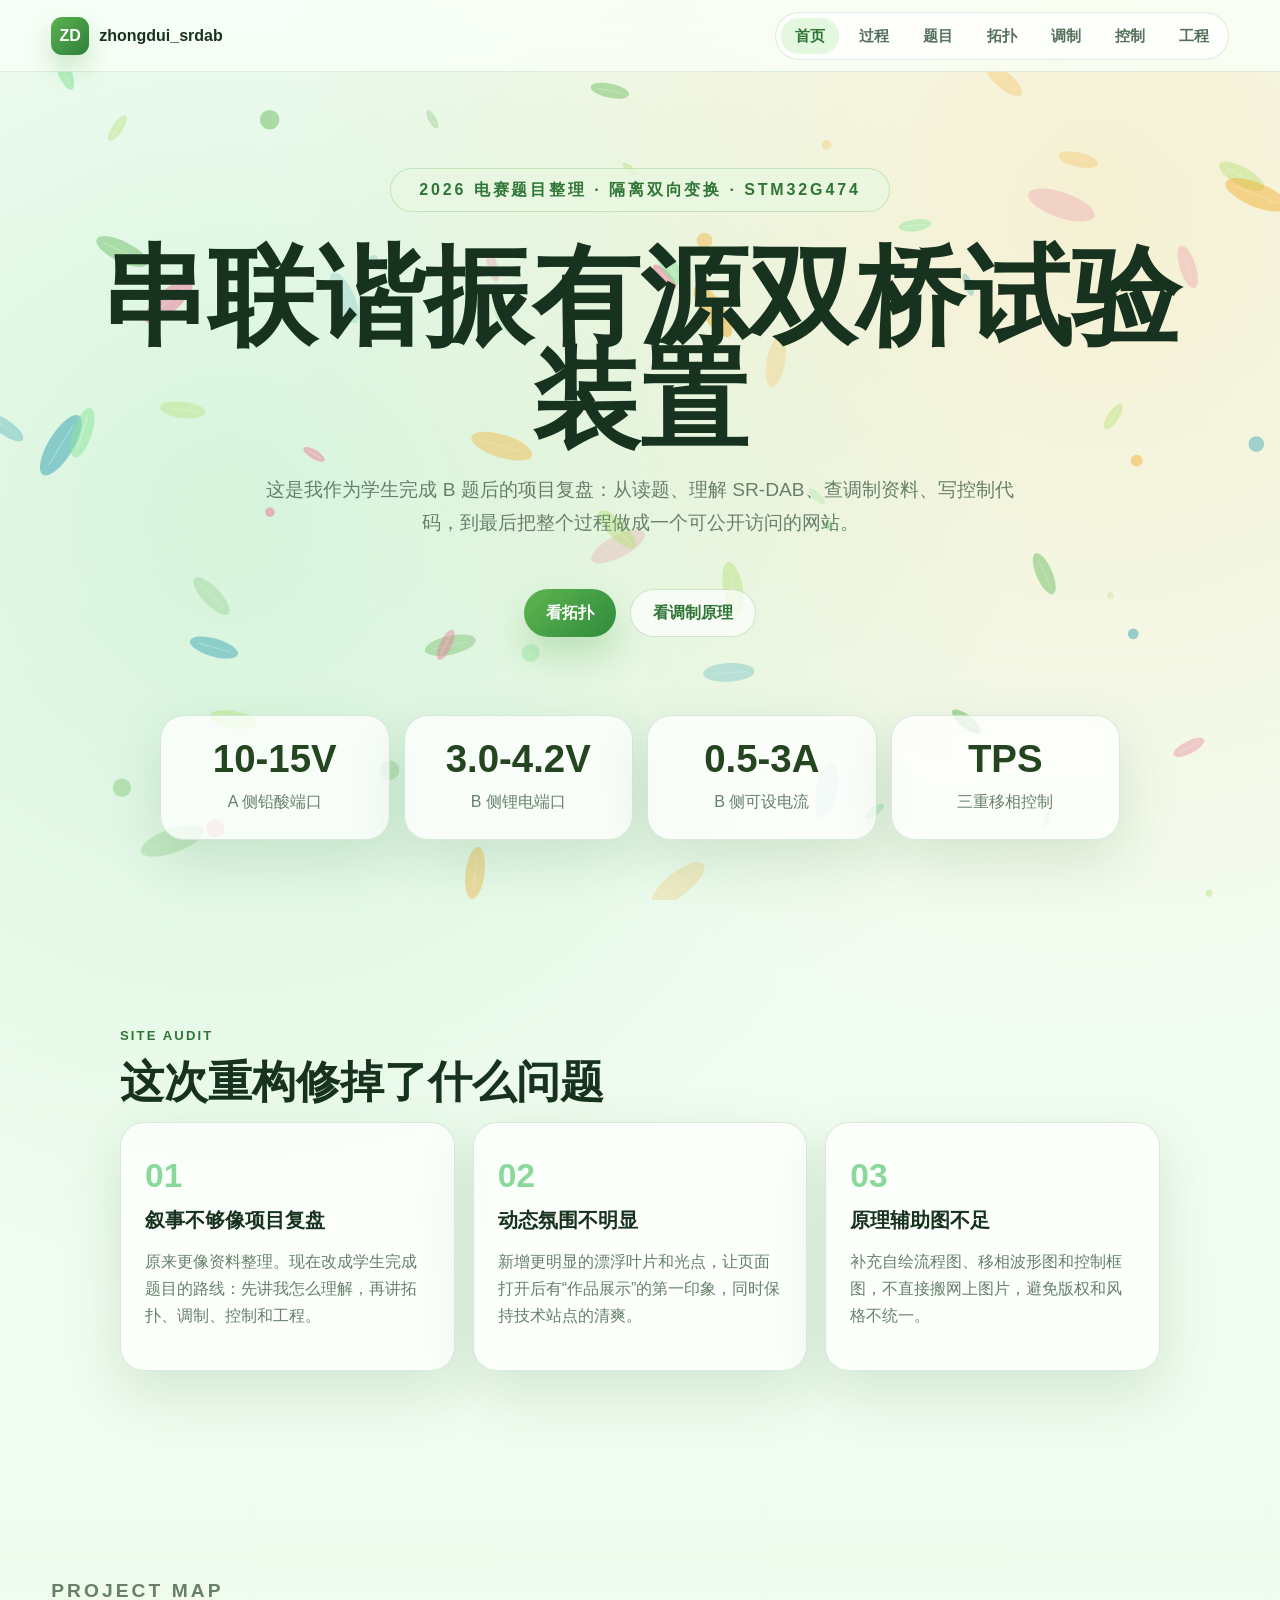
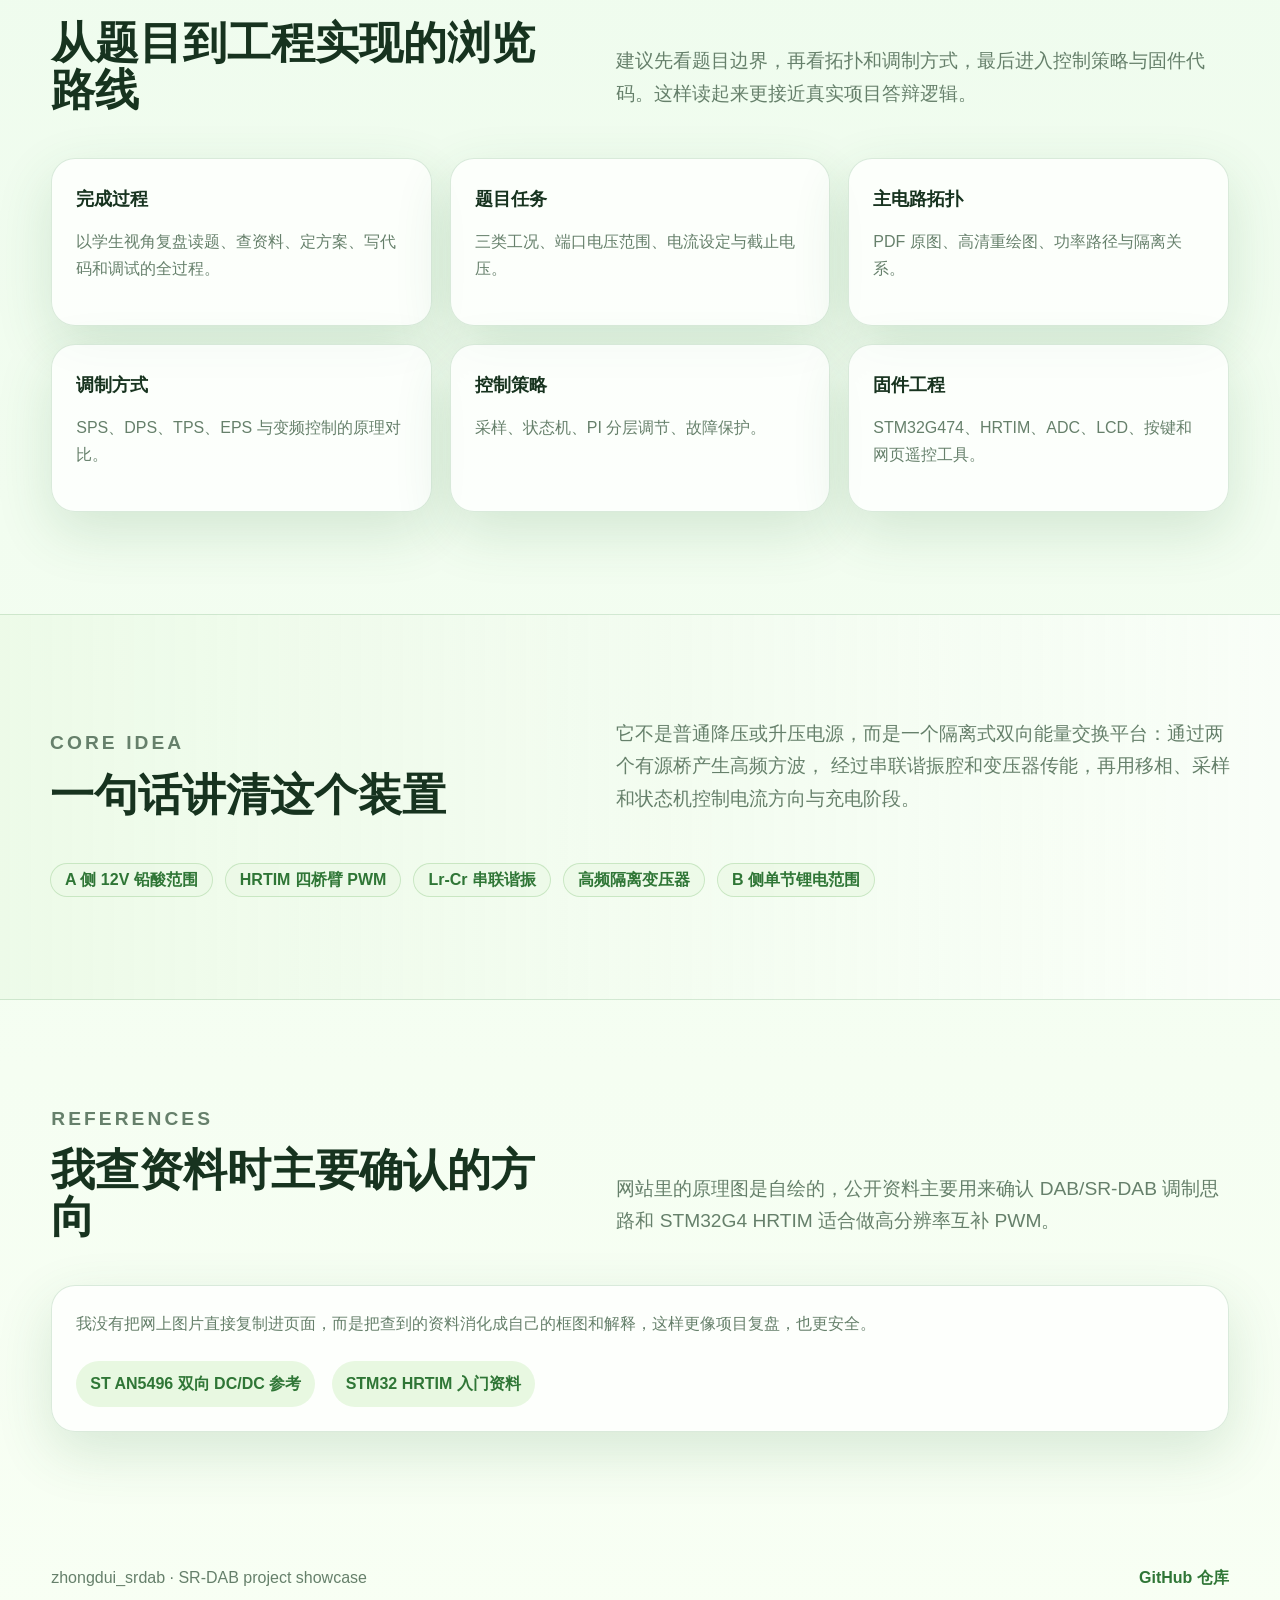
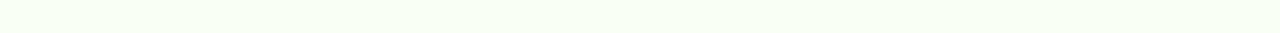
==== commit 41c822a4: "Improve student journey narrative and visuals" ====
--- a/index.html
+++ b/index.html
@@ -20,6 +20,7 @@
     </button>
     <nav class="site-nav" id="siteNav" aria-label="主导航">
       <a href="index.html" data-nav="home">首页</a>
+      <a href="process.html" data-nav="process">过程</a>
       <a href="task.html" data-nav="task">题目</a>
       <a href="topology.html" data-nav="topology">拓扑</a>
       <a href="modulation.html" data-nav="modulation">调制</a>
@@ -33,7 +34,7 @@
       <div class="hero-badge">2026 电赛题目整理 · 隔离双向变换 · STM32G474</div>
       <h1>串联谐振有源双桥试验装置</h1>
       <p class="hero-subtitle">
-        把 B 题要求、SR-DAB 拓扑、三重移相调制、闭环控制策略和本地固件工程整理成一个可公开访问的项目作品站。
+        这是我作为学生完成 B 题后的项目复盘：从读题、理解 SR-DAB、查调制资料、写控制代码，到最后把整个过程做成一个可公开访问的网站。
       </p>
       <div class="hero-actions">
         <a class="button primary" href="topology.html">看拓扑</a>
@@ -65,18 +66,18 @@
       <div class="audit-grid">
         <article>
           <span>01</span>
-          <h3>信息过密</h3>
-          <p>原来所有内容挤在一个长页面里，适合查资料，但不适合展示。现在拆成六个入口，手机上可以按主题阅读。</p>
+          <h3>叙事不够像项目复盘</h3>
+          <p>原来更像资料整理。现在改成学生完成题目的路线：先讲我怎么理解，再讲拓扑、调制、控制和工程。</p>
         </article>
         <article>
           <span>02</span>
-          <h3>视觉记忆点弱</h3>
-          <p>新增动态能量场背景、首页关键指标和主题入口，让别人打开链接第一眼能知道这是一个 SR-DAB 作品。</p>
+          <h3>动态氛围不明显</h3>
+          <p>新增更明显的漂浮叶片和光点，让页面打开后有“作品展示”的第一印象，同时保持技术站点的清爽。</p>
         </article>
         <article>
           <span>03</span>
-          <h3>工程脉络不够清楚</h3>
-          <p>把题目、拓扑、调制、控制和代码工程拆开讲，减少“看完拓扑又找不到控制策略”的跳读成本。</p>
+          <h3>原理辅助图不足</h3>
+          <p>补充自绘流程图、移相波形图和控制框图，不直接搬网上图片，避免版权和风格不统一。</p>
         </article>
       </div>
     </section>
@@ -90,6 +91,10 @@
         <p>建议先看题目边界，再看拓扑和调制方式，最后进入控制策略与固件代码。这样读起来更接近真实项目答辩逻辑。</p>
       </div>
       <div class="route-grid">
+        <a class="route-card" href="process.html">
+          <b>完成过程</b>
+          <span>以学生视角复盘读题、查资料、定方案、写代码和调试的全过程。</span>
+        </a>
         <a class="route-card" href="task.html">
           <b>题目任务</b>
           <span>三类工况、端口电压范围、电流设定与截止电压。</span>
@@ -132,6 +137,21 @@
         <span>B 侧单节锂电范围</span>
       </div>
     </section>
+
+    <section class="section">
+      <div class="section-head split">
+        <div>
+          <p class="section-kicker">References</p>
+          <h2>我查资料时主要确认的方向</h2>
+        </div>
+        <p>网站里的原理图是自绘的，公开资料主要用来确认 DAB/SR-DAB 调制思路和 STM32G4 HRTIM 适合做高分辨率互补 PWM。</p>
+      </div>
+      <div class="source-panel">
+        <p>我没有把网上图片直接复制进页面，而是把查到的资料消化成自己的框图和解释，这样更像项目复盘，也更安全。</p>
+        <a href="https://www.st.com/resource/en/application_note/an5496-bidirectional-dcdc-converter-for-microgrid-applications-stmicroelectronics.pdf">ST AN5496 双向 DC/DC 参考</a>
+        <a href="https://wiki.stmicroelectronics.cn/stm32mcu/wiki/Getting_started_with_HRTIM">STM32 HRTIM 入门资料</a>
+      </div>
+    </section>
   </main>
 
   <footer class="footer">
--- a/style.css
+++ b/style.css
@@ -383,11 +383,11 @@
 }
 
 .route-grid {
-  grid-template-columns: repeat(5, minmax(0, 1fr));
+  grid-template-columns: repeat(3, minmax(0, 1fr));
 }
 
 .route-card {
-  min-height: 185px;
+  min-height: 168px;
   transition: transform 180ms ease, box-shadow 180ms ease;
 }
 
@@ -581,6 +581,83 @@
   font-style: normal;
 }
 
+.reference-panel,
+.source-panel {
+  margin-top: 22px;
+  border: 1px solid var(--line);
+  border-radius: 24px;
+  background: rgba(255, 255, 255, 0.72);
+  box-shadow: var(--shadow);
+  padding: 24px;
+}
+
+.reference-panel p,
+.source-panel p {
+  color: var(--muted);
+}
+
+.reference-panel a,
+.source-panel a {
+  display: inline-flex;
+  margin: 8px 12px 0 0;
+  border-radius: 999px;
+  padding: 9px 14px;
+  background: #e8f8e1;
+  color: var(--green-deep);
+  font-weight: 760;
+}
+
+.timeline {
+  display: grid;
+  gap: 18px;
+}
+
+.timeline article {
+  display: grid;
+  grid-template-columns: 86px minmax(0, 1fr);
+  gap: 22px;
+  border: 1px solid var(--line);
+  border-radius: 24px;
+  background: rgba(255, 255, 255, 0.72);
+  box-shadow: var(--shadow);
+  padding: 26px;
+}
+
+.timeline span {
+  color: var(--green);
+  font-size: 2.6rem;
+  font-weight: 900;
+  line-height: 1;
+}
+
+.timeline p {
+  color: var(--muted);
+}
+
+.lesson-grid {
+  display: grid;
+  grid-template-columns: repeat(3, minmax(0, 1fr));
+  gap: 18px;
+}
+
+.lesson-grid article {
+  border: 1px solid var(--line);
+  border-radius: 24px;
+  background: var(--paper);
+  box-shadow: var(--shadow);
+  padding: 24px;
+}
+
+.lesson-grid b,
+.lesson-grid span {
+  display: block;
+}
+
+.lesson-grid span {
+  margin-top: 10px;
+  color: var(--muted);
+}
+
 .pipeline {
   grid-template-columns: repeat(4, minmax(0, 1fr));
 }
@@ -653,6 +730,7 @@
 
 @media (max-width: 1120px) {
   .route-grid,
+  .lesson-grid,
   .focus-grid,
   .topology-grid,
   .pipeline {
@@ -734,6 +812,10 @@
     grid-template-columns: 1fr;
   }
 
+  .timeline article {
+    grid-template-columns: 1fr;
+  }
+
   .hero-badge {
     min-height: 38px;
     padding: 0 16px;
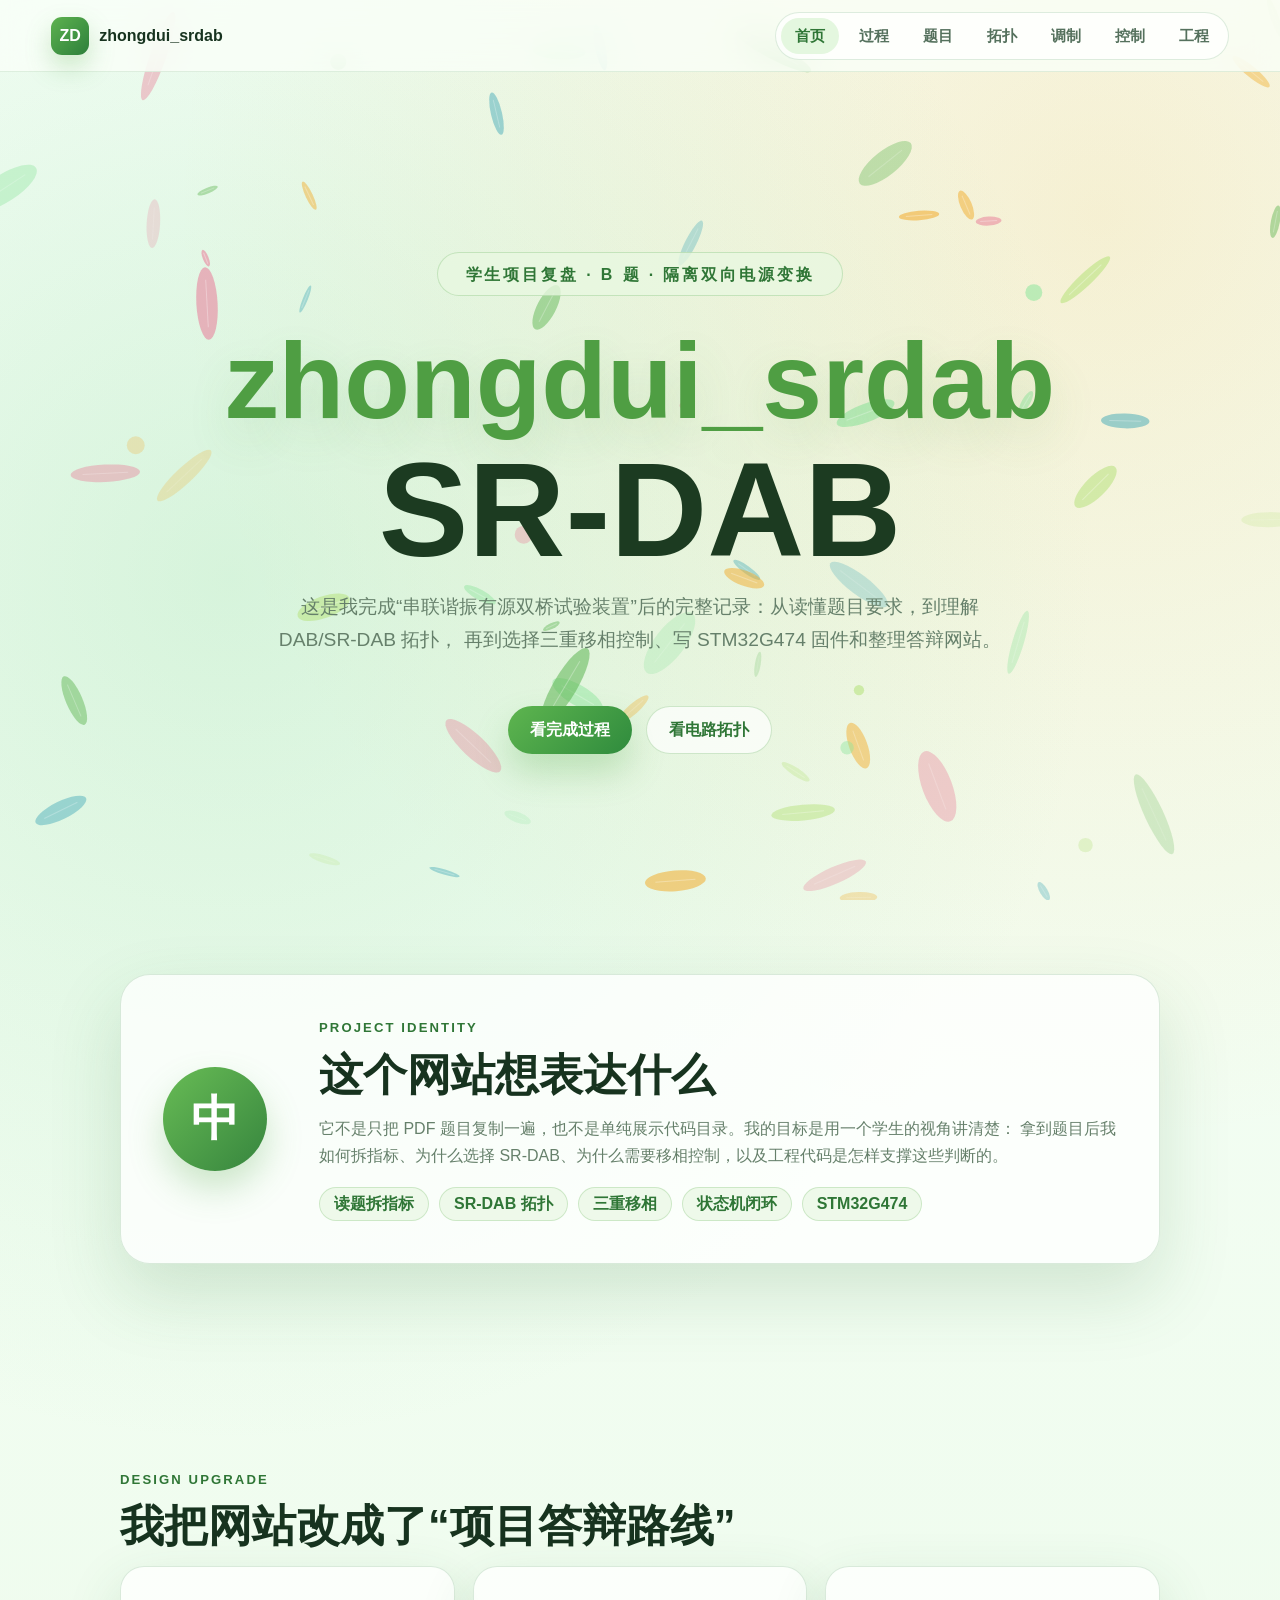
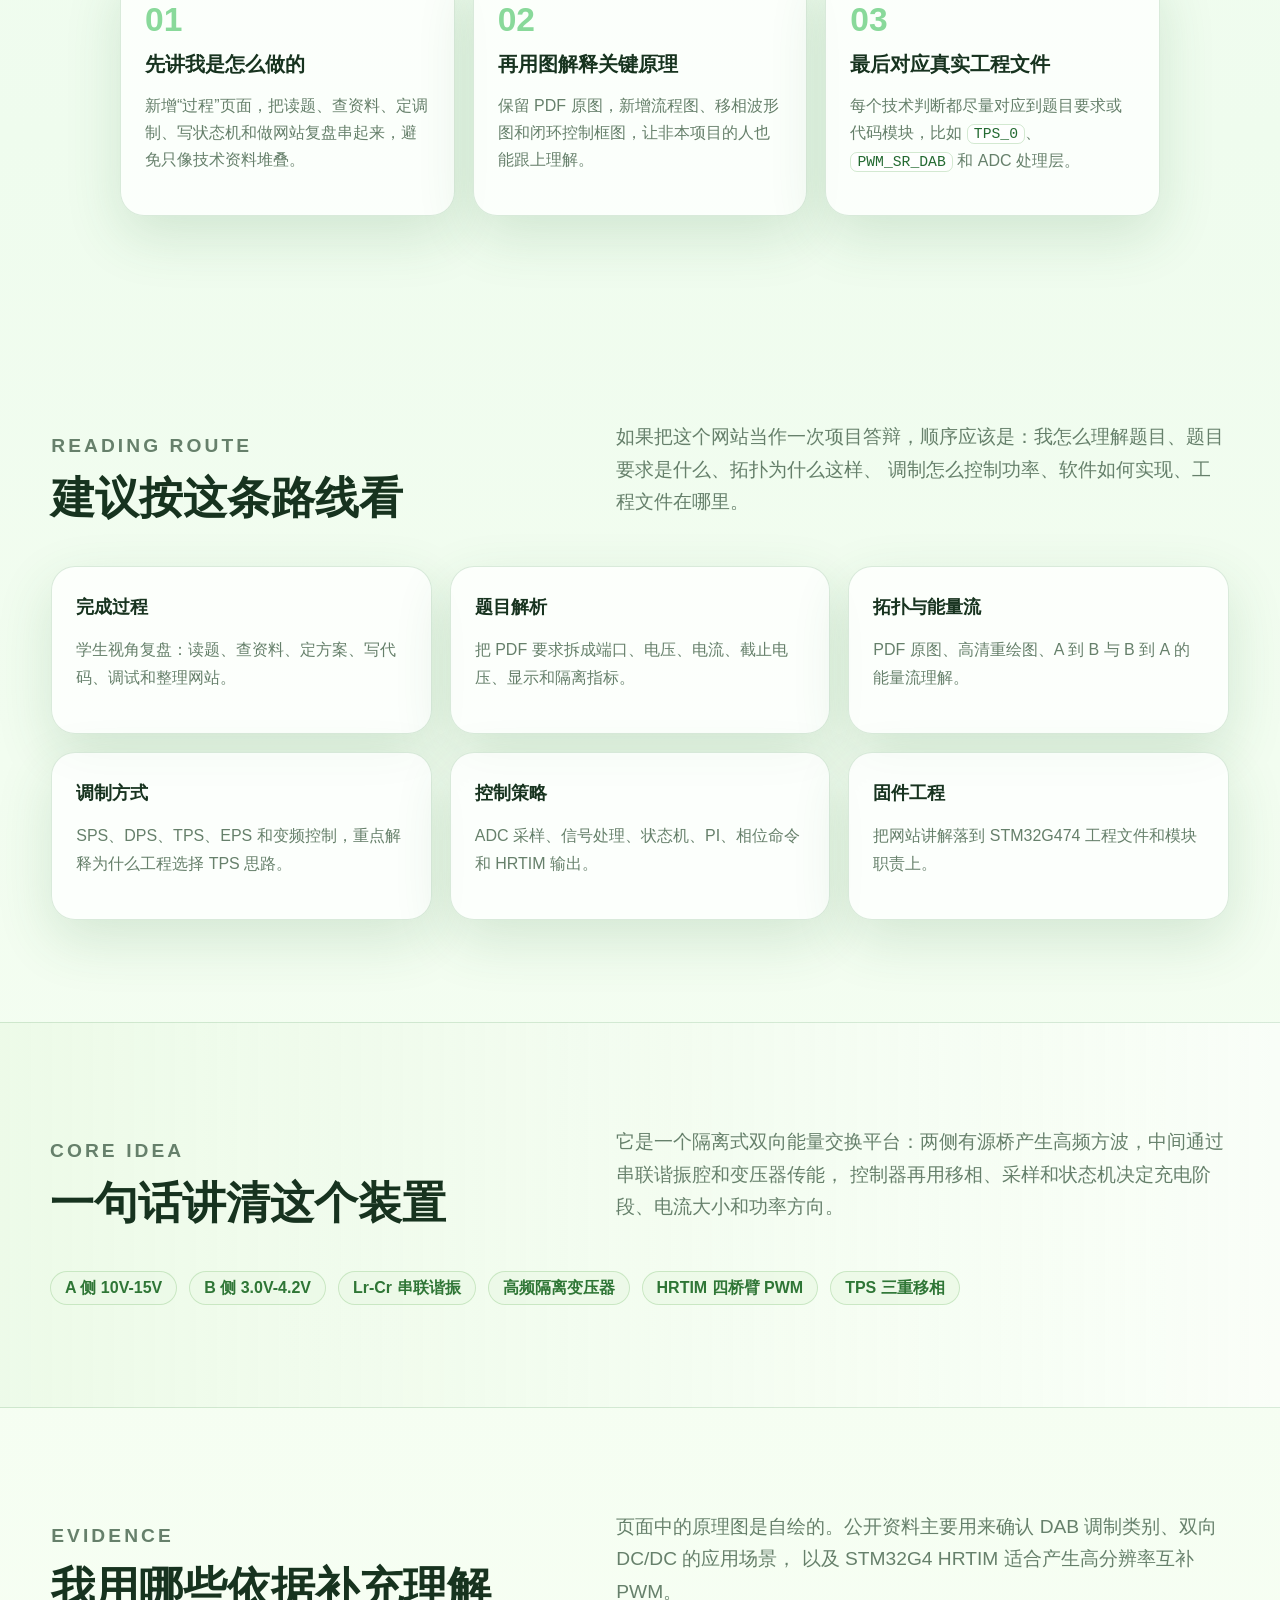
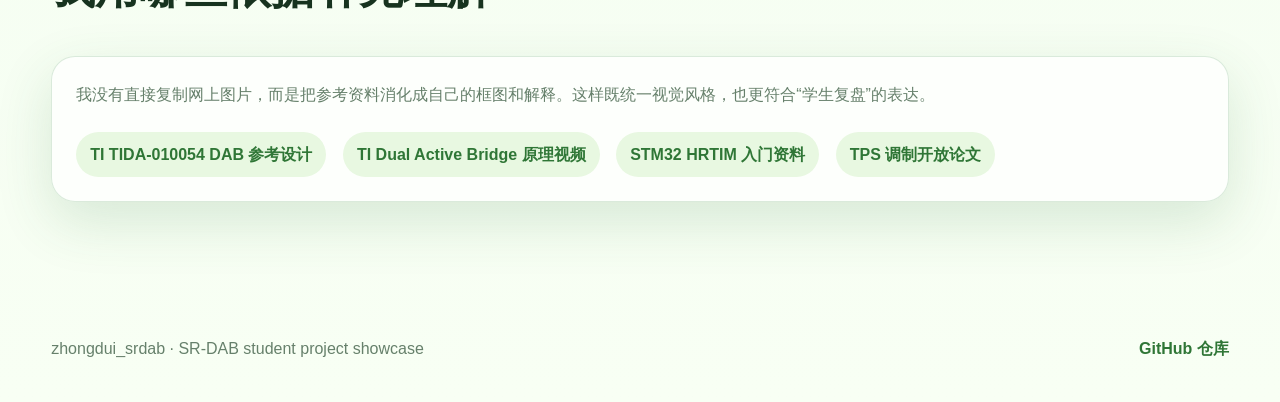
==== commit 9090cf79: "Refine student showcase narrative and interaction" ====
--- a/index.html
+++ b/index.html
@@ -3,8 +3,8 @@
 <head>
   <meta charset="utf-8">
   <meta name="viewport" content="width=device-width, initial-scale=1">
-  <title>zhongdui_srdab | SR-DAB 项目展示</title>
-  <meta name="description" content="串联谐振有源双桥试验装置项目展示首页：任务、拓扑、调制、控制与 STM32G474 工程实现。">
+  <title>zhongdui_srdab | 从 B 题到 SR-DAB 试验装置</title>
+  <meta name="description" content="一个学生完成 B 题串联谐振有源双桥试验装置后的全过程项目复盘网站。">
   <link rel="stylesheet" href="style.css">
 </head>
 <body data-page="home">
@@ -31,53 +31,58 @@
 
   <main>
     <section class="hero home-hero">
-      <div class="hero-badge">2026 电赛题目整理 · 隔离双向变换 · STM32G474</div>
-      <h1>串联谐振有源双桥试验装置</h1>
+      <div class="hero-badge">学生项目复盘 · B 题 · 隔离双向电源变换</div>
+      <h1>zhongdui_srdab</h1>
+      <div class="hero-score">SR-DAB</div>
       <p class="hero-subtitle">
-        这是我作为学生完成 B 题后的项目复盘：从读题、理解 SR-DAB、查调制资料、写控制代码，到最后把整个过程做成一个可公开访问的网站。
+        这是我完成“串联谐振有源双桥试验装置”后的完整记录：从读懂题目要求，到理解 DAB/SR-DAB 拓扑，
+        再到选择三重移相控制、写 STM32G474 固件和整理答辩网站。
       </p>
       <div class="hero-actions">
-        <a class="button primary" href="topology.html">看拓扑</a>
-        <a class="button secondary" href="modulation.html">看调制原理</a>
-      </div>
-      <div class="hero-metrics" aria-label="项目核心指标">
-        <article>
-          <strong>10-15V</strong>
-          <span>A 侧铅酸端口</span>
-        </article>
-        <article>
-          <strong>3.0-4.2V</strong>
-          <span>B 侧锂电端口</span>
-        </article>
-        <article>
-          <strong>0.5-3A</strong>
-          <span>B 侧可设电流</span>
-        </article>
-        <article>
-          <strong>TPS</strong>
-          <span>三重移相控制</span>
-        </article>
+        <a class="button primary" href="process.html">看完成过程</a>
+        <a class="button secondary" href="topology.html">看电路拓扑</a>
       </div>
     </section>
 
+    <section class="section narrow intro-card-section">
+      <article class="student-card">
+        <div class="student-avatar">中</div>
+        <div>
+          <p class="section-kicker">Project Identity</p>
+          <h2>这个网站想表达什么</h2>
+          <p>
+            它不是只把 PDF 题目复制一遍，也不是单纯展示代码目录。我的目标是用一个学生的视角讲清楚：
+            拿到题目后我如何拆指标、为什么选择 SR-DAB、为什么需要移相控制，以及工程代码是怎样支撑这些判断的。
+          </p>
+          <div class="chip-row">
+            <span>读题拆指标</span>
+            <span>SR-DAB 拓扑</span>
+            <span>三重移相</span>
+            <span>状态机闭环</span>
+            <span>STM32G474</span>
+          </div>
+        </div>
+      </article>
+    </section>
+
     <section class="section narrow">
-      <p class="section-kicker">Site Audit</p>
-      <h2>这次重构修掉了什么问题</h2>
+      <p class="section-kicker">Design Upgrade</p>
+      <h2>我把网站改成了“项目答辩路线”</h2>
       <div class="audit-grid">
         <article>
           <span>01</span>
-          <h3>叙事不够像项目复盘</h3>
-          <p>原来更像资料整理。现在改成学生完成题目的路线：先讲我怎么理解，再讲拓扑、调制、控制和工程。</p>
+          <h3>先讲我是怎么做的</h3>
+          <p>新增“过程”页面，把读题、查资料、定调制、写状态机和做网站复盘串起来，避免只像技术资料堆叠。</p>
         </article>
         <article>
           <span>02</span>
-          <h3>动态氛围不明显</h3>
-          <p>新增更明显的漂浮叶片和光点，让页面打开后有“作品展示”的第一印象，同时保持技术站点的清爽。</p>
+          <h3>再用图解释关键原理</h3>
+          <p>保留 PDF 原图，新增流程图、移相波形图和闭环控制框图，让非本项目的人也能跟上理解。</p>
         </article>
         <article>
           <span>03</span>
-          <h3>原理辅助图不足</h3>
-          <p>补充自绘流程图、移相波形图和控制框图，不直接搬网上图片，避免版权和风格不统一。</p>
+          <h3>最后对应真实工程文件</h3>
+          <p>每个技术判断都尽量对应到题目要求或代码模块，比如 <code>TPS_0</code>、<code>PWM_SR_DAB</code> 和 ADC 处理层。</p>
         </article>
       </div>
     </section>
@@ -85,35 +90,38 @@
     <section class="section">
       <div class="section-head split">
         <div>
-          <p class="section-kicker">Project Map</p>
-          <h2>从题目到工程实现的浏览路线</h2>
+          <p class="section-kicker">Reading Route</p>
+          <h2>建议按这条路线看</h2>
         </div>
-        <p>建议先看题目边界，再看拓扑和调制方式，最后进入控制策略与固件代码。这样读起来更接近真实项目答辩逻辑。</p>
+        <p>
+          如果把这个网站当作一次项目答辩，顺序应该是：我怎么理解题目、题目要求是什么、拓扑为什么这样、
+          调制怎么控制功率、软件如何实现、工程文件在哪里。
+        </p>
       </div>
       <div class="route-grid">
         <a class="route-card" href="process.html">
           <b>完成过程</b>
-          <span>以学生视角复盘读题、查资料、定方案、写代码和调试的全过程。</span>
+          <span>学生视角复盘：读题、查资料、定方案、写代码、调试和整理网站。</span>
         </a>
         <a class="route-card" href="task.html">
-          <b>题目任务</b>
-          <span>三类工况、端口电压范围、电流设定与截止电压。</span>
+          <b>题目解析</b>
+          <span>把 PDF 要求拆成端口、电压、电流、截止电压、显示和隔离指标。</span>
         </a>
         <a class="route-card" href="topology.html">
-          <b>主电路拓扑</b>
-          <span>PDF 原图、高清重绘图、功率路径与隔离关系。</span>
+          <b>拓扑与能量流</b>
+          <span>PDF 原图、高清重绘图、A 到 B 与 B 到 A 的能量流理解。</span>
         </a>
         <a class="route-card" href="modulation.html">
           <b>调制方式</b>
-          <span>SPS、DPS、TPS、EPS 与变频控制的原理对比。</span>
+          <span>SPS、DPS、TPS、EPS 和变频控制，重点解释为什么工程选择 TPS 思路。</span>
         </a>
         <a class="route-card" href="control.html">
           <b>控制策略</b>
-          <span>采样、状态机、PI 分层调节、故障保护。</span>
+          <span>ADC 采样、信号处理、状态机、PI、相位命令和 HRTIM 输出。</span>
         </a>
         <a class="route-card" href="firmware.html">
           <b>固件工程</b>
-          <span>STM32G474、HRTIM、ADC、LCD、按键和网页遥控工具。</span>
+          <span>把网站讲解落到 STM32G474 工程文件和模块职责上。</span>
         </a>
       </div>
     </section>
@@ -125,37 +133,45 @@
           <h2>一句话讲清这个装置</h2>
         </div>
         <p>
-          它不是普通降压或升压电源，而是一个隔离式双向能量交换平台：通过两个有源桥产生高频方波，
-          经过串联谐振腔和变压器传能，再用移相、采样和状态机控制电流方向与充电阶段。
+          它是一个隔离式双向能量交换平台：两侧有源桥产生高频方波，中间通过串联谐振腔和变压器传能，
+          控制器再用移相、采样和状态机决定充电阶段、电流大小和功率方向。
         </p>
       </div>
       <div class="core-strip">
-        <span>A 侧 12V 铅酸范围</span>
-        <span>HRTIM 四桥臂 PWM</span>
+        <span>A 侧 10V-15V</span>
+        <span>B 侧 3.0V-4.2V</span>
         <span>Lr-Cr 串联谐振</span>
         <span>高频隔离变压器</span>
-        <span>B 侧单节锂电范围</span>
+        <span>HRTIM 四桥臂 PWM</span>
+        <span>TPS 三重移相</span>
       </div>
     </section>
 
     <section class="section">
       <div class="section-head split">
         <div>
-          <p class="section-kicker">References</p>
-          <h2>我查资料时主要确认的方向</h2>
+          <p class="section-kicker">Evidence</p>
+          <h2>我用哪些依据补充理解</h2>
         </div>
-        <p>网站里的原理图是自绘的，公开资料主要用来确认 DAB/SR-DAB 调制思路和 STM32G4 HRTIM 适合做高分辨率互补 PWM。</p>
+        <p>
+          页面中的原理图是自绘的。公开资料主要用来确认 DAB 调制类别、双向 DC/DC 的应用场景，
+          以及 STM32G4 HRTIM 适合产生高分辨率互补 PWM。
+        </p>
       </div>
       <div class="source-panel">
-        <p>我没有把网上图片直接复制进页面，而是把查到的资料消化成自己的框图和解释，这样更像项目复盘，也更安全。</p>
-        <a href="https://www.st.com/resource/en/application_note/an5496-bidirectional-dcdc-converter-for-microgrid-applications-stmicroelectronics.pdf">ST AN5496 双向 DC/DC 参考</a>
-        <a href="https://wiki.stmicroelectronics.cn/stm32mcu/wiki/Getting_started_with_HRTIM">STM32 HRTIM 入门资料</a>
+        <p>
+          我没有直接复制网上图片，而是把参考资料消化成自己的框图和解释。这样既统一视觉风格，也更符合“学生复盘”的表达。
+        </p>
+        <a href="https://www.ti.com/lit/ug/tidues0f/tidues0f.pdf">TI TIDA-010054 DAB 参考设计</a>
+        <a href="https://www.ti.com/video/6052772079001">TI Dual Active Bridge 原理视频</a>
+        <a href="https://wiki.st.com/stm32mcu/wiki/Getting_started_with_HRTIM">STM32 HRTIM 入门资料</a>
+        <a href="https://e-archivo.uc3m.es/entities/publication/2d994c9b-6fbd-4f81-85a9-fc033a703ab8">TPS 调制开放论文</a>
       </div>
     </section>
   </main>
 
   <footer class="footer">
-    <span>zhongdui_srdab · SR-DAB project showcase</span>
+    <span>zhongdui_srdab · SR-DAB student project showcase</span>
     <a href="https://github.com/haise97/zhongdui_srdab">GitHub 仓库</a>
   </footer>
 
--- a/style.css
+++ b/style.css
@@ -164,7 +164,7 @@
   display: grid;
   place-items: center;
   align-content: center;
-  padding: clamp(52px, 8vw, 96px) 0 clamp(44px, 7vw, 82px);
+  padding: clamp(52px, 8vw, 96px) 0 clamp(32px, 5vw, 62px);
   text-align: center;
 }
 
@@ -197,6 +197,21 @@
   letter-spacing: 0;
 }
 
+.home-hero h1 {
+  margin-bottom: 12px;
+  color: #4f9e43;
+  text-shadow: 0 18px 48px rgba(80, 156, 68, 0.16);
+}
+
+.hero-score {
+  margin-bottom: 18px;
+  color: #1c3b21;
+  font-size: clamp(3.4rem, 11vw, 8.4rem);
+  font-weight: 900;
+  line-height: 0.95;
+  letter-spacing: 0;
+}
+
 .page-hero h1 {
   max-width: 11ch;
 }
@@ -262,6 +277,58 @@
   gap: 14px;
   width: min(960px, 100%);
   margin-top: clamp(42px, 7vw, 78px);
+}
+
+.intro-card-section {
+  margin-top: clamp(-28px, -3vw, -10px);
+}
+
+.student-card {
+  display: grid;
+  grid-template-columns: 128px minmax(0, 1fr);
+  gap: 28px;
+  align-items: center;
+  border: 1px solid var(--line);
+  border-radius: 30px;
+  background: rgba(255, 255, 255, 0.76);
+  box-shadow: 0 30px 70px rgba(51, 119, 62, 0.17);
+  padding: clamp(24px, 4vw, 42px);
+}
+
+.student-avatar {
+  display: grid;
+  place-items: center;
+  width: 104px;
+  height: 104px;
+  border-radius: 50%;
+  background: linear-gradient(135deg, #68bc55, #36853e);
+  color: white;
+  font-size: 3rem;
+  font-weight: 900;
+  box-shadow: 0 18px 35px rgba(82, 168, 71, 0.28);
+}
+
+.student-card p:not(.section-kicker) {
+  color: var(--muted);
+}
+
+.chip-row {
+  display: flex;
+  flex-wrap: wrap;
+  gap: 10px;
+  margin-top: 18px;
+}
+
+.chip-row span {
+  display: inline-flex;
+  align-items: center;
+  min-height: 34px;
+  border: 1px solid rgba(82, 168, 71, 0.22);
+  border-radius: 999px;
+  padding: 0 14px;
+  background: #eef9ea;
+  color: var(--green-deep);
+  font-weight: 760;
 }
 
 .hero-metrics article,
@@ -789,6 +856,7 @@
   }
 
   .hero-metrics,
+  .student-card,
   .section-head.split,
   .route-grid,
   .focus-grid,
@@ -799,6 +867,12 @@
     grid-template-columns: 1fr;
   }
 
+  .student-avatar {
+    width: 86px;
+    height: 86px;
+    font-size: 2.4rem;
+  }
+
   .mod-grid {
     grid-template-columns: 1fr;
   }
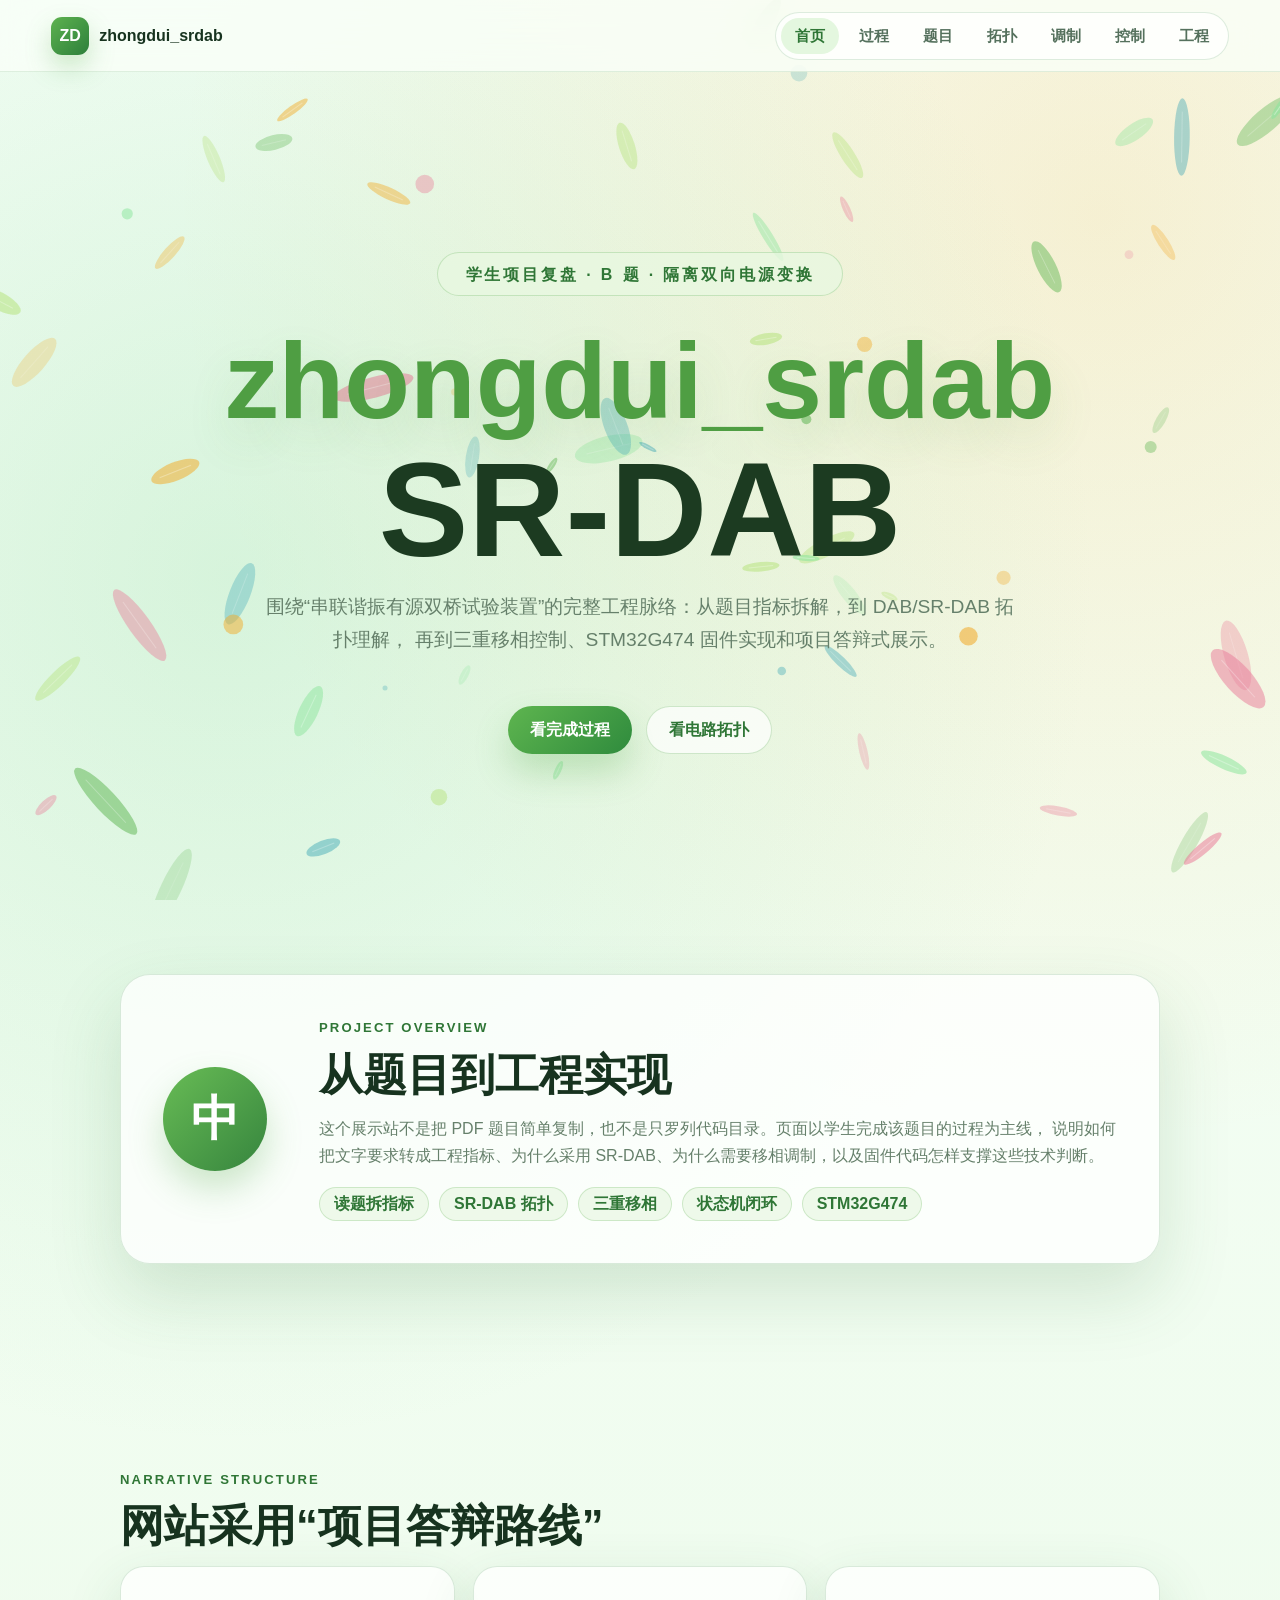
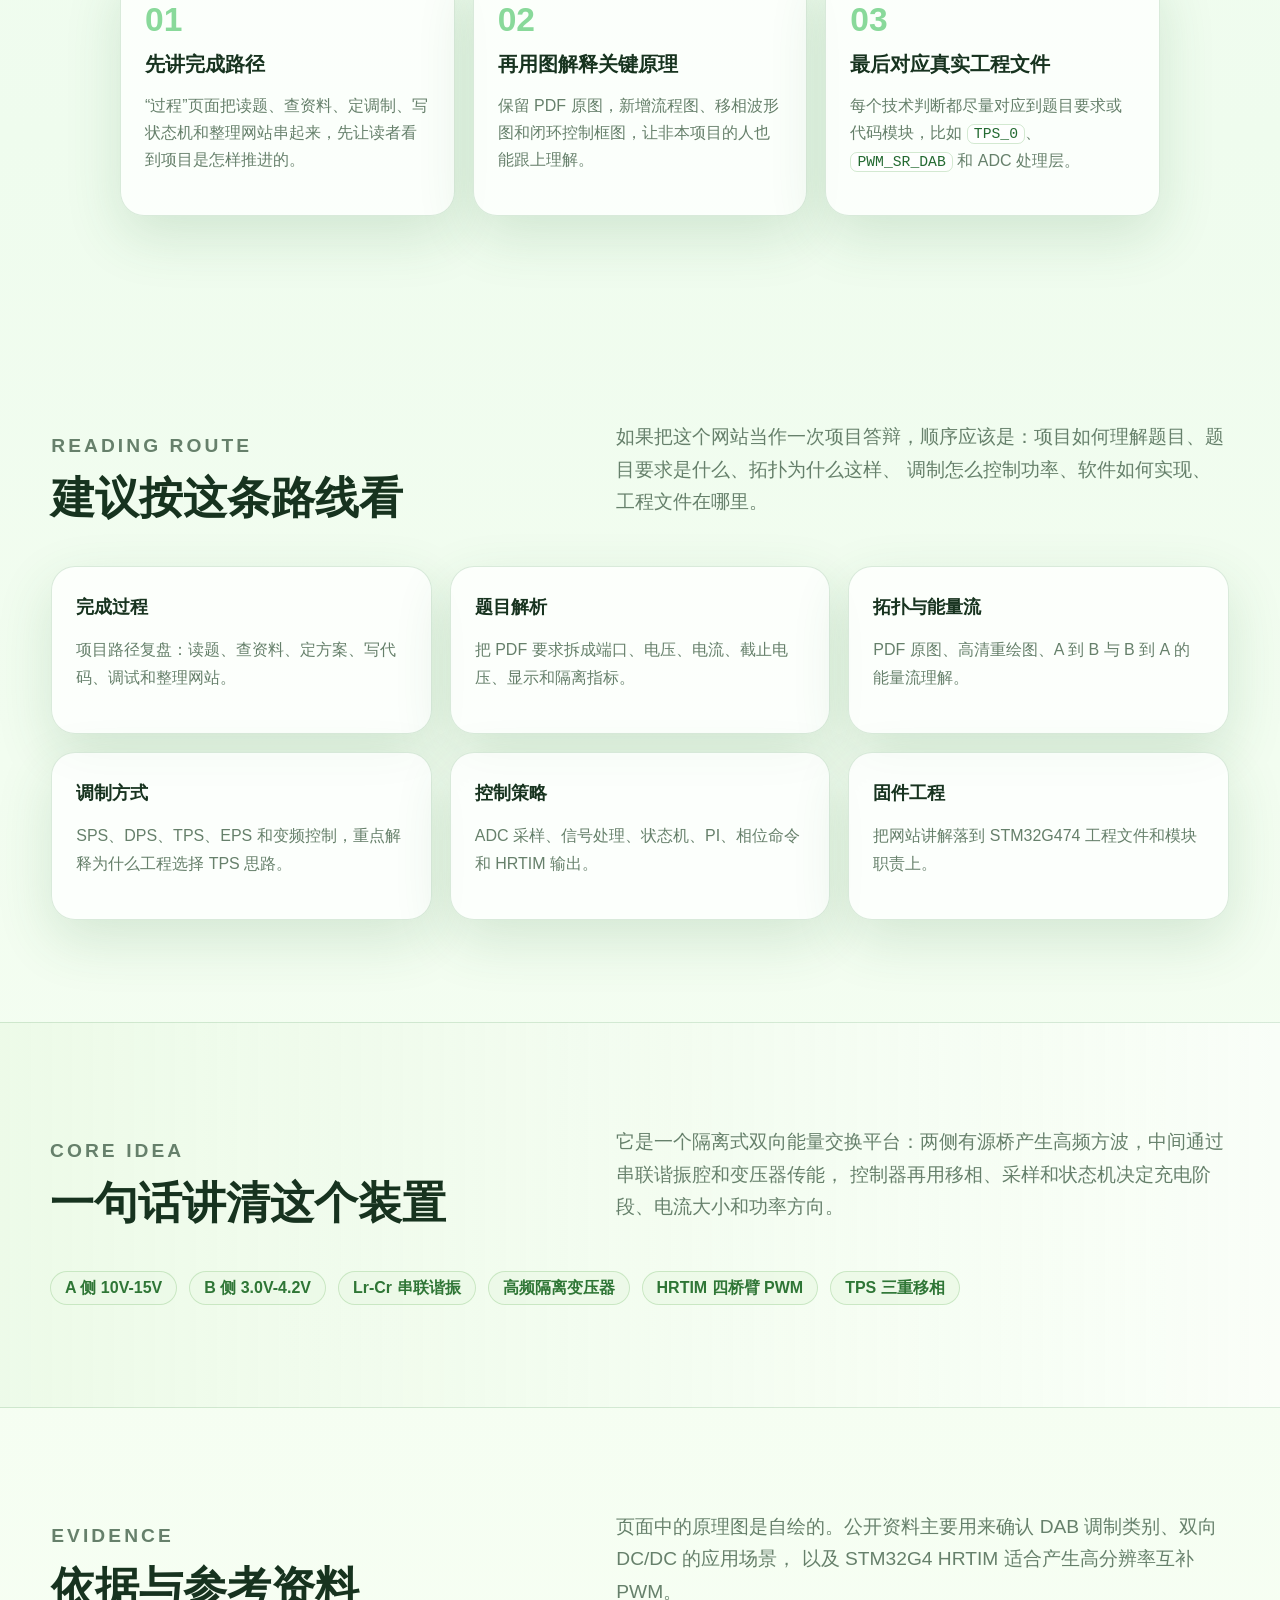
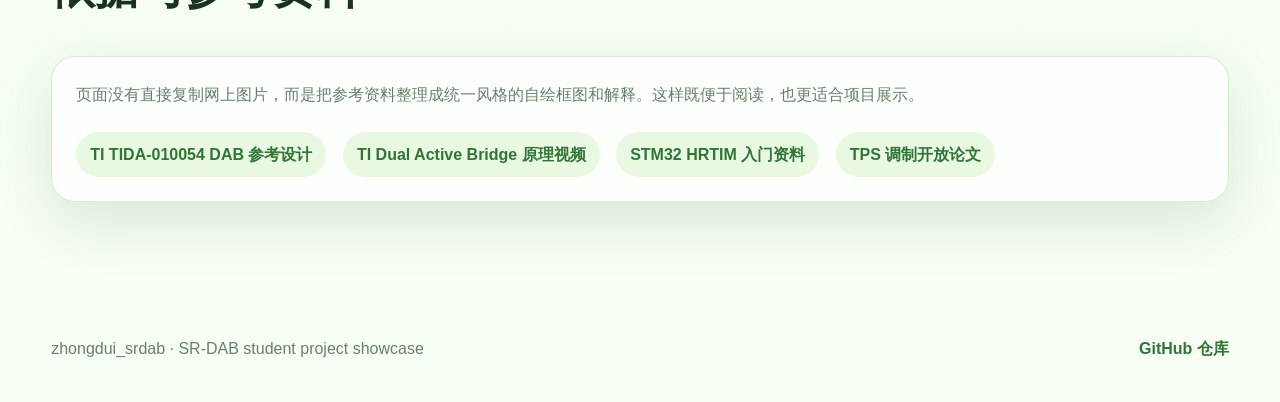
==== commit f6077c05: "Polish project narrative and modulation details" ====
--- a/index.html
+++ b/index.html
@@ -4,7 +4,7 @@
   <meta charset="utf-8">
   <meta name="viewport" content="width=device-width, initial-scale=1">
   <title>zhongdui_srdab | 从 B 题到 SR-DAB 试验装置</title>
-  <meta name="description" content="一个学生完成 B 题串联谐振有源双桥试验装置后的全过程项目复盘网站。">
+  <meta name="description" content="B 题串联谐振有源双桥试验装置的项目展示网站：题目拆解、拓扑理解、调制方式、控制策略和固件工程。">
   <link rel="stylesheet" href="style.css">
 </head>
 <body data-page="home">
@@ -35,8 +35,8 @@
       <h1>zhongdui_srdab</h1>
       <div class="hero-score">SR-DAB</div>
       <p class="hero-subtitle">
-        这是我完成“串联谐振有源双桥试验装置”后的完整记录：从读懂题目要求，到理解 DAB/SR-DAB 拓扑，
-        再到选择三重移相控制、写 STM32G474 固件和整理答辩网站。
+        围绕“串联谐振有源双桥试验装置”的完整工程脉络：从题目指标拆解，到 DAB/SR-DAB 拓扑理解，
+        再到三重移相控制、STM32G474 固件实现和项目答辩式展示。
       </p>
       <div class="hero-actions">
         <a class="button primary" href="process.html">看完成过程</a>
@@ -48,11 +48,11 @@
       <article class="student-card">
         <div class="student-avatar">中</div>
         <div>
-          <p class="section-kicker">Project Identity</p>
-          <h2>这个网站想表达什么</h2>
+          <p class="section-kicker">Project Overview</p>
+          <h2>从题目到工程实现</h2>
           <p>
-            它不是只把 PDF 题目复制一遍，也不是单纯展示代码目录。我的目标是用一个学生的视角讲清楚：
-            拿到题目后我如何拆指标、为什么选择 SR-DAB、为什么需要移相控制，以及工程代码是怎样支撑这些判断的。
+            这个展示站不是把 PDF 题目简单复制，也不是只罗列代码目录。页面以学生完成该题目的过程为主线，
+            说明如何把文字要求转成工程指标、为什么采用 SR-DAB、为什么需要移相调制，以及固件代码怎样支撑这些技术判断。
           </p>
           <div class="chip-row">
             <span>读题拆指标</span>
@@ -66,13 +66,13 @@
     </section>
 
     <section class="section narrow">
-      <p class="section-kicker">Design Upgrade</p>
-      <h2>我把网站改成了“项目答辩路线”</h2>
+      <p class="section-kicker">Narrative Structure</p>
+      <h2>网站采用“项目答辩路线”</h2>
       <div class="audit-grid">
         <article>
           <span>01</span>
-          <h3>先讲我是怎么做的</h3>
-          <p>新增“过程”页面，把读题、查资料、定调制、写状态机和做网站复盘串起来，避免只像技术资料堆叠。</p>
+          <h3>先讲完成路径</h3>
+          <p>“过程”页面把读题、查资料、定调制、写状态机和整理网站串起来，先让读者看到项目是怎样推进的。</p>
         </article>
         <article>
           <span>02</span>
@@ -94,14 +94,14 @@
           <h2>建议按这条路线看</h2>
         </div>
         <p>
-          如果把这个网站当作一次项目答辩，顺序应该是：我怎么理解题目、题目要求是什么、拓扑为什么这样、
+          如果把这个网站当作一次项目答辩，顺序应该是：项目如何理解题目、题目要求是什么、拓扑为什么这样、
           调制怎么控制功率、软件如何实现、工程文件在哪里。
         </p>
       </div>
       <div class="route-grid">
         <a class="route-card" href="process.html">
           <b>完成过程</b>
-          <span>学生视角复盘：读题、查资料、定方案、写代码、调试和整理网站。</span>
+          <span>项目路径复盘：读题、查资料、定方案、写代码、调试和整理网站。</span>
         </a>
         <a class="route-card" href="task.html">
           <b>题目解析</b>
@@ -151,7 +151,7 @@
       <div class="section-head split">
         <div>
           <p class="section-kicker">Evidence</p>
-          <h2>我用哪些依据补充理解</h2>
+          <h2>依据与参考资料</h2>
         </div>
         <p>
           页面中的原理图是自绘的。公开资料主要用来确认 DAB 调制类别、双向 DC/DC 的应用场景，
@@ -160,7 +160,7 @@
       </div>
       <div class="source-panel">
         <p>
-          我没有直接复制网上图片，而是把参考资料消化成自己的框图和解释。这样既统一视觉风格，也更符合“学生复盘”的表达。
+          页面没有直接复制网上图片，而是把参考资料整理成统一风格的自绘框图和解释。这样既便于阅读，也更适合项目展示。
         </p>
         <a href="https://www.ti.com/lit/ug/tidues0f/tidues0f.pdf">TI TIDA-010054 DAB 参考设计</a>
         <a href="https://www.ti.com/video/6052772079001">TI Dual Active Bridge 原理视频</a>
--- a/style.css
+++ b/style.css
@@ -370,6 +370,10 @@
   padding: clamp(56px, 8vw, 104px) 0;
 }
 
+.compact-section {
+  padding-top: clamp(34px, 5vw, 64px);
+}
+
 .narrow {
   max-width: 1040px;
 }
@@ -648,6 +652,10 @@
   font-style: normal;
 }
 
+.modulation-compare div {
+  grid-template-columns: minmax(150px, 0.8fr) minmax(260px, 1.35fr) minmax(280px, 1.55fr);
+}
+
 .reference-panel,
 .source-panel {
   margin-top: 22px;
@@ -676,13 +684,15 @@
 
 .timeline {
   display: grid;
+  grid-template-columns: repeat(2, minmax(0, 1fr));
   gap: 18px;
 }
 
 .timeline article {
   display: grid;
-  grid-template-columns: 86px minmax(0, 1fr);
-  gap: 22px;
+  grid-template-columns: 58px minmax(0, 1fr);
+  gap: 16px;
+  align-items: start;
   border: 1px solid var(--line);
   border-radius: 24px;
   background: rgba(255, 255, 255, 0.72);
@@ -691,10 +701,21 @@
 }
 
 .timeline span {
+  display: grid;
+  place-items: center;
+  width: 50px;
+  height: 50px;
+  border-radius: 16px;
+  background: #e8f8e1;
   color: var(--green);
-  font-size: 2.6rem;
+  font-size: 1.25rem;
   font-weight: 900;
   line-height: 1;
+}
+
+.timeline h2 {
+  margin-bottom: 10px;
+  font-size: clamp(1.35rem, 2vw, 1.8rem);
 }
 
 .timeline p {
@@ -863,7 +884,8 @@
   .topology-grid,
   .state-grid,
   .code-grid,
-  .pipeline {
+  .pipeline,
+  .timeline {
     grid-template-columns: 1fr;
   }
 
